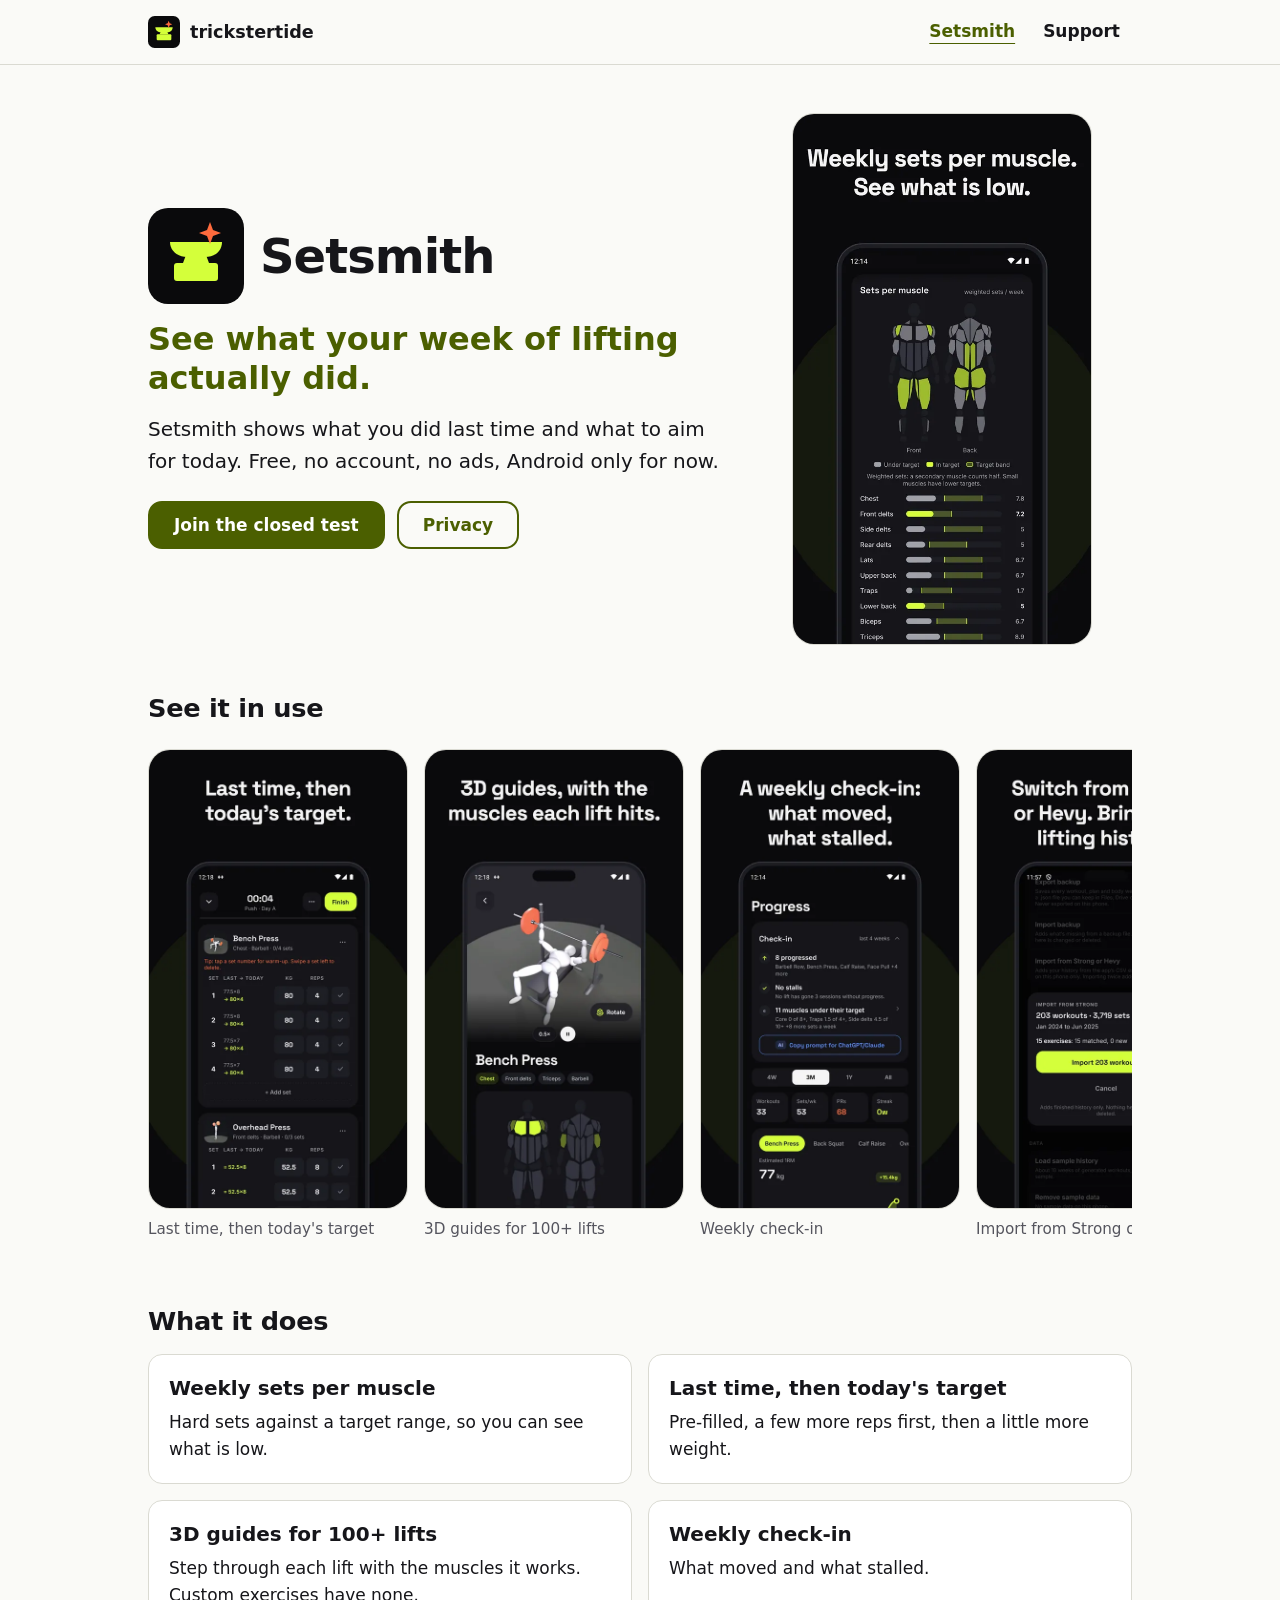
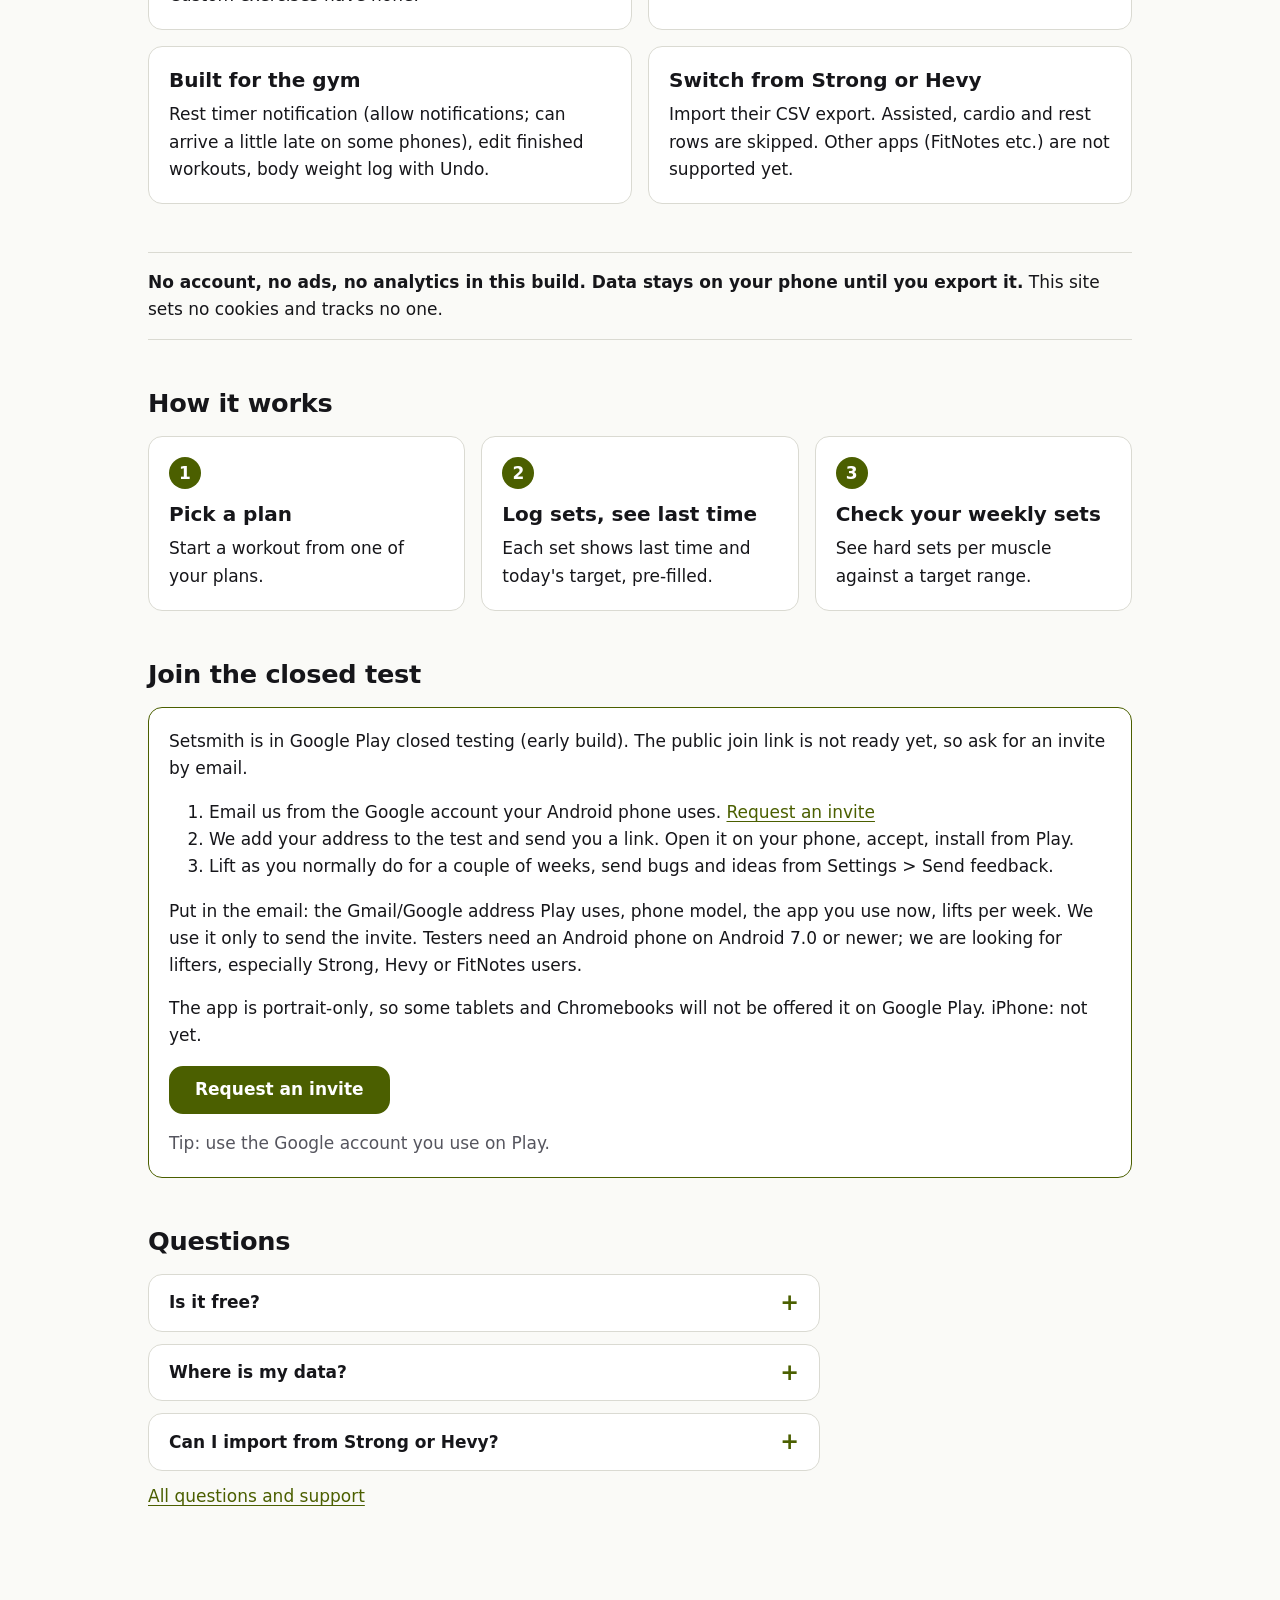
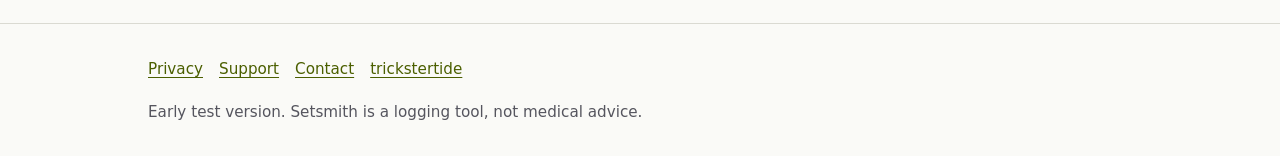
==== setsmith/index.html @ 0a59224b "Setsmith site: landing, support, restyled privacy page, home, 404, sitemap and social card" ====
<!doctype html>
<html lang="en">
<head>
<meta charset="utf-8">
<meta name="viewport" content="width=device-width, initial-scale=1">
<title>Setsmith: Free Gym Log, Weekly Sets per Muscle</title>
<meta name="description" content="Free Android gym log with weekly sets per muscle, pre-filled targets and 3D guides. No account, no ads. Closed test, invite by email.">
<meta name="color-scheme" content="dark light">
<link rel="canonical" href="https://trickstertide.github.io/setsmith/">
<meta property="og:type" content="website">
<meta property="og:site_name" content="trickstertide">
<meta property="og:title" content="Setsmith: free gym log with weekly sets per muscle">
<meta property="og:description" content="See what is low, get today&#x27;s targets pre-filled, no account, data on your phone. Android closed test.">
<meta property="og:url" content="https://trickstertide.github.io/setsmith/">
<meta property="og:image" content="https://trickstertide.github.io/assets/og-image.png">
<meta property="og:image:width" content="1200">
<meta property="og:image:height" content="630">
<meta property="og:image:alt" content="Setsmith: anvil icon and the Progress screen with weekly sets per muscle">
<meta name="twitter:card" content="summary_large_image">
<meta name="twitter:title" content="Setsmith: free gym log with weekly sets per muscle">
<meta name="twitter:description" content="See what is low, get today&#x27;s targets pre-filled, no account, data on your phone. Android closed test.">
<meta name="twitter:image" content="https://trickstertide.github.io/assets/og-image.png">
<link rel="icon" href="/assets/favicon-32.png" sizes="32x32" type="image/png">
<link rel="icon" href="/favicon.ico" sizes="any">
<link rel="apple-touch-icon" href="/assets/apple-touch-icon.png">
<link rel="stylesheet" href="/assets/site.css">
<script type="application/ld+json">{"@context":"https://schema.org","@type":"SoftwareApplication","name":"Setsmith","applicationCategory":"HealthApplication","operatingSystem":"Android","description":"Free Android gym log with weekly sets per muscle, pre-filled targets and 3D guides. No account, no ads.","url":"https://trickstertide.github.io/setsmith/","offers":{"@type":"Offer","price":"0","priceCurrency":"EUR"},"author":{"@type":"Organization","name":"trickstertide","url":"https://trickstertide.github.io/"}}</script>
</head>
<body>
<a class="skip" href="#main">Skip to content</a>
<header class="site"><div class="wrap">
<a class="brand" href="/"><svg viewBox="0 0 96 96" aria-hidden="true" focusable="false" xmlns="http://www.w3.org/2000/svg"><rect width="96" height="96" rx="20" fill="#0A0A0C"/><path d="M22 34h52c0 9-7 15-17 15H39c-9 0-17-6-17-15z" fill="#D4FF3A"/><path d="M38 47h20l3 8H35z" fill="#D4FF3A"/><rect x="26" y="55" width="44" height="18" rx="3" fill="#D4FF3A"/><path d="M62 14l3 8 8 3-8 3-3 8-3-8-8-3 8-3z" fill="#FF6B3D"/></svg><span>trickstertide</span></a>
<nav aria-label="Main"><ul><li><a href="/setsmith/" aria-current="page">Setsmith</a></li><li><a href="/setsmith/support/">Support</a></li></ul></nav>
</div></header>
<main id="main"><div class="wrap">
<section class="hero" aria-labelledby="top">
<div>
<div class="wordmark"><svg viewBox="0 0 96 96" aria-hidden="true" focusable="false" xmlns="http://www.w3.org/2000/svg"><rect width="96" height="96" rx="20" fill="#0A0A0C"/><path d="M22 34h52c0 9-7 15-17 15H39c-9 0-17-6-17-15z" fill="#D4FF3A"/><path d="M38 47h20l3 8H35z" fill="#D4FF3A"/><rect x="26" y="55" width="44" height="18" rx="3" fill="#D4FF3A"/><path d="M62 14l3 8 8 3-8 3-3 8-3-8-8-3 8-3z" fill="#FF6B3D"/></svg><h1 id="top">Setsmith</h1></div>
<p class="tag" style="margin-top:16px">See what your week of lifting actually did.</p>
<p class="lead">Setsmith shows what you did last time and what to aim for today. Free, no account, no ads, Android only for now.</p>
<div class="actions"><a class="btn primary" href="#closed-test">Join the closed test</a><a class="btn secondary" href="/setsmith/privacy/">Privacy</a></div>
</div>
<div class="hero-shot"><img src="/assets/phone-1.webp" width="540" height="960" alt="Progress screen: body map and bars for weekly sets per muscle, showing which are low" decoding="async"></div>
</section>

<h2>See it in use</h2>
<ul class="shots" role="region" aria-label="Setsmith screenshots" tabindex="0">
<li><figure><img class="shot" src="/assets/phone-2.webp" width="540" height="960" alt="Workout screen: Bench Press with last time and today's target pre-filled for each set" loading="lazy" decoding="async"><figcaption>Last time, then today's target</figcaption></figure></li>
<li><figure><img class="shot" src="/assets/phone-3.webp" width="540" height="960" alt="3D exercise guide with the muscles the lift works" loading="lazy" decoding="async"><figcaption>3D guides for 100+ lifts</figcaption></figure></li>
<li><figure><img class="shot" src="/assets/phone-4.webp" width="540" height="960" alt="Weekly check-in: what moved and what stalled" loading="lazy" decoding="async"><figcaption>Weekly check-in</figcaption></figure></li>
<li><figure><img class="shot" src="/assets/phone-5.webp" width="540" height="960" alt="Import screen for a Strong or Hevy CSV export" loading="lazy" decoding="async"><figcaption>Import from Strong or Hevy</figcaption></figure></li>
</ul>

<h2>What it does</h2>
<ul class="grid two">
<li class="card"><h3>Weekly sets per muscle</h3><p>Hard sets against a target range, so you can see what is low.</p></li>
<li class="card"><h3>Last time, then today's target</h3><p>Pre-filled, a few more reps first, then a little more weight.</p></li>
<li class="card"><h3>3D guides for 100+ lifts</h3><p>Step through each lift with the muscles it works. Custom exercises have none.</p></li>
<li class="card"><h3>Weekly check-in</h3><p>What moved and what stalled.</p></li>
<li class="card"><h3>Built for the gym</h3><p>Rest timer notification (allow notifications; can arrive a little late on some phones), edit finished workouts, body weight log with Undo.</p></li>
<li class="card"><h3>Switch from Strong or Hevy</h3><p>Import their CSV export. Assisted, cardio and rest rows are skipped. Other apps (FitNotes etc.) are not supported yet.</p></li>
</ul>
<p class="trust"><strong>No account, no ads, no analytics in this build. Data stays on your phone until you export it.</strong> This site sets no cookies and tracks no one.</p>

<h2>How it works</h2>
<ol class="grid steps">
<li class="card"><h3>Pick a plan</h3><p>Start a workout from one of your plans.</p></li>
<li class="card"><h3>Log sets, see last time</h3><p>Each set shows last time and today's target, pre-filled.</p></li>
<li class="card"><h3>Check your weekly sets</h3><p>See hard sets per muscle against a target range.</p></li>
</ol>

<section id="closed-test" aria-labelledby="ct" style="scroll-margin-top:16px">
<h2 id="ct">Join the closed test</h2>
<div class="card surface-accent">
<p>Setsmith is in Google Play closed testing (early build). The public join link is not ready yet, so ask for an invite by email.</p>
<ol>
<li>Email us from the Google account your Android phone uses. <a href="mailto:trickstertide@gmail.com?subject=Setsmith%20test%20invite&body=Gmail%20address%20for%20Google%20Play%3A%0AAndroid%20phone%20model%3A%0AApp%20I%20use%20now%20%28Strong%2C%20Hevy%2C%20FitNotes%2C%20other%29%3A%0ATimes%20I%20lift%20per%20week%3A%0A">Request an invite</a></li>
<li>We add your address to the test and send you a link. Open it on your phone, accept, install from Play.</li>
<li>Lift as you normally do for a couple of weeks, send bugs and ideas from Settings &gt; Send feedback.</li>
</ol>
<p>Put in the email: the Gmail/Google address Play uses, phone model, the app you use now, lifts per week. We use it only to send the invite. Testers need an Android phone on Android 7.0 or newer; we are looking for lifters, especially Strong, Hevy or FitNotes users.</p>
<p>The app is portrait-only, so some tablets and Chromebooks will not be offered it on Google Play. iPhone: not yet.</p>
<p><a class="btn primary" href="mailto:trickstertide@gmail.com?subject=Setsmith%20test%20invite&body=Gmail%20address%20for%20Google%20Play%3A%0AAndroid%20phone%20model%3A%0AApp%20I%20use%20now%20%28Strong%2C%20Hevy%2C%20FitNotes%2C%20other%29%3A%0ATimes%20I%20lift%20per%20week%3A%0A">Request an invite</a></p>
<p class="muted" style="margin:16px 0 0">Tip: use the Google account you use on Play.</p>
</div></section>

<h2>Questions</h2>
<div class="text">
<details><summary>Is it free?</summary><div><p>Yes, free to use, no ads. No purchases in this build.</p></div></details>
<details><summary>Where is my data?</summary><div><p>On your phone. Nothing is sent to us unless you email feedback. You can export a backup file and keep it wherever you choose. Data stays on your phone until you export it.</p></div></details>
<details><summary>Can I import from Strong or Hevy?</summary><div><p>Yes, from their CSV export (Settings &gt; Import from Strong or Hevy). Assisted, cardio and rest rows are skipped. Other apps (FitNotes etc.) are not supported yet.</p></div></details>
<p><a href="/setsmith/support/">All questions and support</a></p>
</div>
</div></main>
<footer class="site"><div class="wrap">
<ul><li><a href="/setsmith/privacy/">Privacy</a></li><li><a href="/setsmith/support/">Support</a></li><li><a href="mailto:trickstertide@gmail.com">Contact</a></li><li><a href="/">trickstertide</a></li></ul>
<p>Early test version. Setsmith is a logging tool, not medical advice.</p>
</div></footer>
</body>
</html>
---- assets/site.css ----
:root{--ink:#0A0A0C;--surface:#15151A;--text:#F4F4F5;--muted:#A1A1AA;--accent:#D4FF3A;--on-accent:#0A0A0C;--line:#2A2A33;--btn:#D4FF3A;color-scheme:dark light}
@media (prefers-color-scheme:light){:root{--ink:#FAFAF7;--surface:#FFFFFF;--text:#16161A;--muted:#55555E;--accent:#4B5F00;--on-accent:#FFFFFF;--line:#DADAD2;--btn:#4B5F00}}
*{box-sizing:border-box}
html{scroll-behavior:smooth;-webkit-text-size-adjust:100%}
body{margin:0;background:var(--ink);color:var(--text);font:17px/1.6 system-ui,-apple-system,"Segoe UI",Roboto,Helvetica,Arial,sans-serif;display:flex;flex-direction:column;min-height:100vh}
img{display:block;max-width:100%;height:auto}
a{color:var(--accent);text-decoration:underline;text-underline-offset:3px}
:focus-visible{outline:3px solid var(--accent);outline-offset:3px}
.skip{position:absolute;left:20px;top:-80px;background:var(--btn);color:var(--on-accent);padding:12px 16px;border-radius:10px;font-weight:700;z-index:10}
.skip:focus{top:12px}
.wrap{max-width:64rem;margin:0 auto;padding:0 20px}
.text{max-width:42rem}
header.site{border-bottom:1px solid var(--line)}
header.site .wrap{display:flex;align-items:center;justify-content:space-between;flex-wrap:wrap;gap:8px 16px;min-height:64px}
.brand{display:flex;align-items:center;gap:10px;color:var(--text);font-weight:700;font-size:1.1rem;text-decoration:none;min-height:44px}
.brand svg{width:32px;height:32px;flex:none}
nav ul{display:flex;gap:4px;list-style:none;margin:0;padding:0}
nav a{display:inline-flex;align-items:center;min-height:44px;padding:0 12px;color:var(--text);font-weight:600;text-decoration:none;border-radius:10px}
nav a:hover,nav a[aria-current]{color:var(--accent);text-decoration:underline;text-underline-offset:6px}
main{flex:1;padding:48px 0 96px}
h1{font-size:clamp(2.2rem,6vw,3rem);line-height:1.1;letter-spacing:-.02em;margin:0 0 16px}
h2{font-size:1.6rem;line-height:1.25;margin:48px 0 16px;letter-spacing:-.01em}
h3{font-size:1.25rem;line-height:1.3;margin:0 0 8px}
p{margin:0 0 16px}
.muted{color:var(--muted)}
.lead{font-size:1.25rem}
.tag{color:var(--accent);font-size:2rem;line-height:1.2;font-weight:700;margin:0 0 16px}
.btn{display:inline-flex;align-items:center;justify-content:center;min-height:48px;padding:0 24px;border-radius:14px;font-weight:700;text-decoration:none;border:2px solid var(--btn);transition:opacity .12s}
.btn:active{opacity:.85}
.btn.primary{background:var(--btn);color:var(--on-accent)}
.btn.secondary{color:var(--accent);background:transparent}
.actions{display:flex;flex-wrap:wrap;gap:12px;margin-top:24px}
.hero{display:grid;gap:32px;align-items:center}
.hero-shot{width:min(240px,70vw);margin:0 auto}
.wordmark{display:flex;align-items:center;gap:16px}
.wordmark svg{width:96px;height:96px;flex:none}
.wordmark h1{margin:0}
.shot,.hero-shot img{border:1px solid var(--line);border-radius:22px;background:var(--surface)}
.shots{display:flex;gap:16px;list-style:none;margin:0;padding:8px 0 16px;overflow-x:auto;scroll-snap-type:x mandatory}
.shots li{flex:none;width:min(70vw,260px);scroll-snap-align:center}
.shots figure{margin:0}
.shots figcaption{margin-top:8px;color:var(--muted);font-size:.95rem}
.grid{display:grid;gap:16px;list-style:none;margin:0;padding:0}
.card{background:var(--surface);border:1px solid var(--line);border-radius:14px;padding:20px}
.card p:last-child{margin-bottom:0}
.grid.steps{counter-reset:s}
.steps .card::before{counter-increment:s;content:counter(s);display:inline-flex;align-items:center;justify-content:center;width:32px;height:32px;border-radius:50%;background:var(--btn);color:var(--on-accent);font-weight:700;margin-bottom:12px}
.card.surface-accent{border-color:var(--accent)}
details{background:var(--surface);border:1px solid var(--line);border-radius:14px;margin:0 0 12px}
summary{min-height:48px;padding:10px 20px;display:flex;align-items:center;justify-content:space-between;gap:12px;cursor:pointer;font-weight:700;list-style:none}
summary::-webkit-details-marker{display:none}
summary::after{content:"+";font-size:1.4rem;color:var(--accent)}
details[open] summary::after{content:"\2212"}
details>div{padding:0 20px 8px}
pre{background:var(--surface);border:1px solid var(--line);border-radius:14px;padding:16px;overflow-x:auto;font:.95rem/1.5 ui-monospace,SFMono-Regular,Menlo,Consolas,monospace;margin:0 0 16px;white-space:pre-wrap}
.trust{border-top:1px solid var(--line);border-bottom:1px solid var(--line);padding:16px 0;margin-top:48px}
.prose h1{font-size:2rem;line-height:1.2;margin:0 0 4px}
.prose h2{font-size:1.15rem;margin:32px 0 6px;color:var(--accent)}
.prose p,.prose li{margin:6px 0}
.prose ul{padding-left:1.2rem}
.prose .meta{color:var(--muted);margin:0 0 24px}
.prose .summary{background:var(--surface);border:1px solid var(--line);border-radius:14px;padding:16px 18px;margin:20px 0 8px}
.prose .summary p{margin:4px 0}
.prose footer{margin-top:40px;padding-top:16px;border-top:1px solid var(--line);color:var(--muted);font-size:.95rem}
footer.site{border-top:1px solid var(--line);padding:24px 0;color:var(--muted);font-size:.95rem}
footer.site ul{display:flex;flex-wrap:wrap;gap:0 8px;list-style:none;margin:0 0 8px;padding:0}
footer.site a{display:inline-flex;align-items:center;min-height:44px;padding:0 8px 0 0}
footer.site p{margin:0 0 8px}
@media(min-width:640px){.grid.two{grid-template-columns:1fr 1fr}.grid.steps{grid-template-columns:repeat(3,1fr)}}
@media(min-width:900px){.hero{grid-template-columns:1.2fr .8fr}.hero-shot{width:300px}}
@media(prefers-reduced-motion:reduce){html{scroll-behavior:auto}*{transition:none!important}}
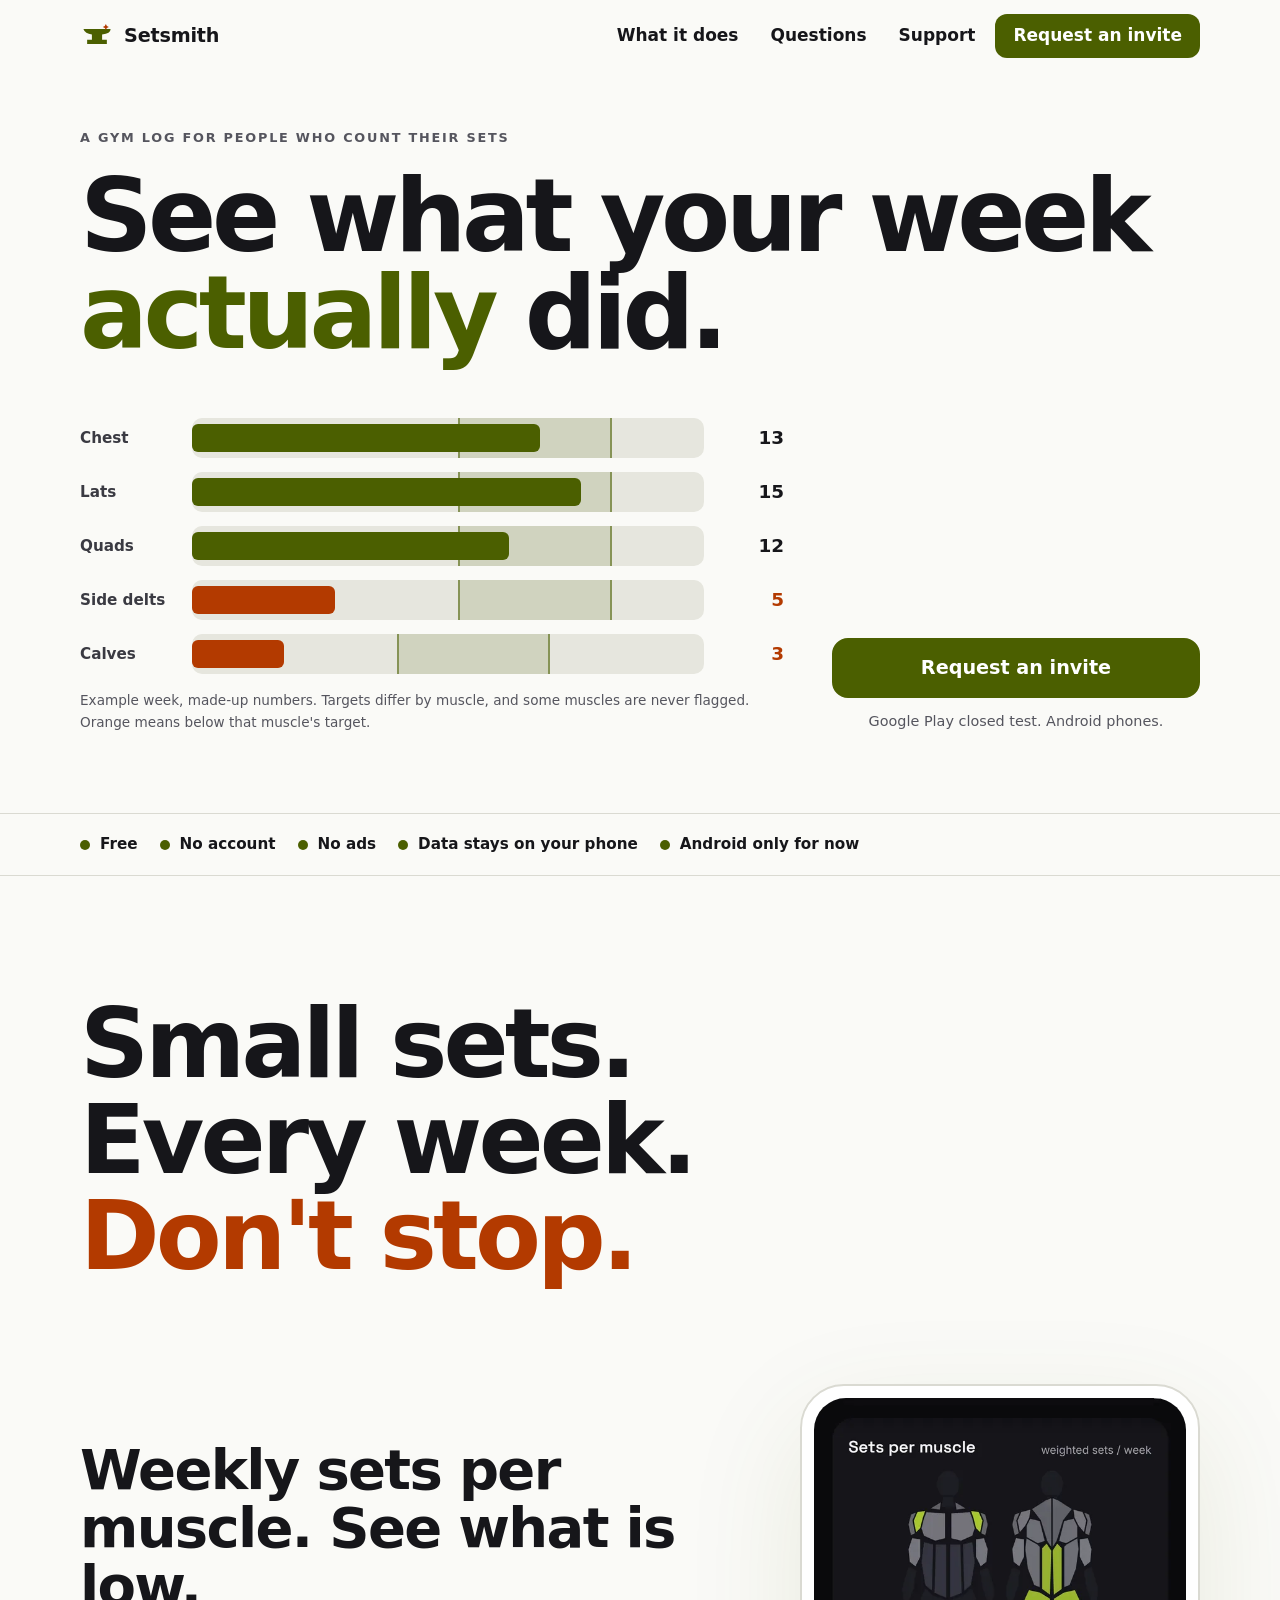
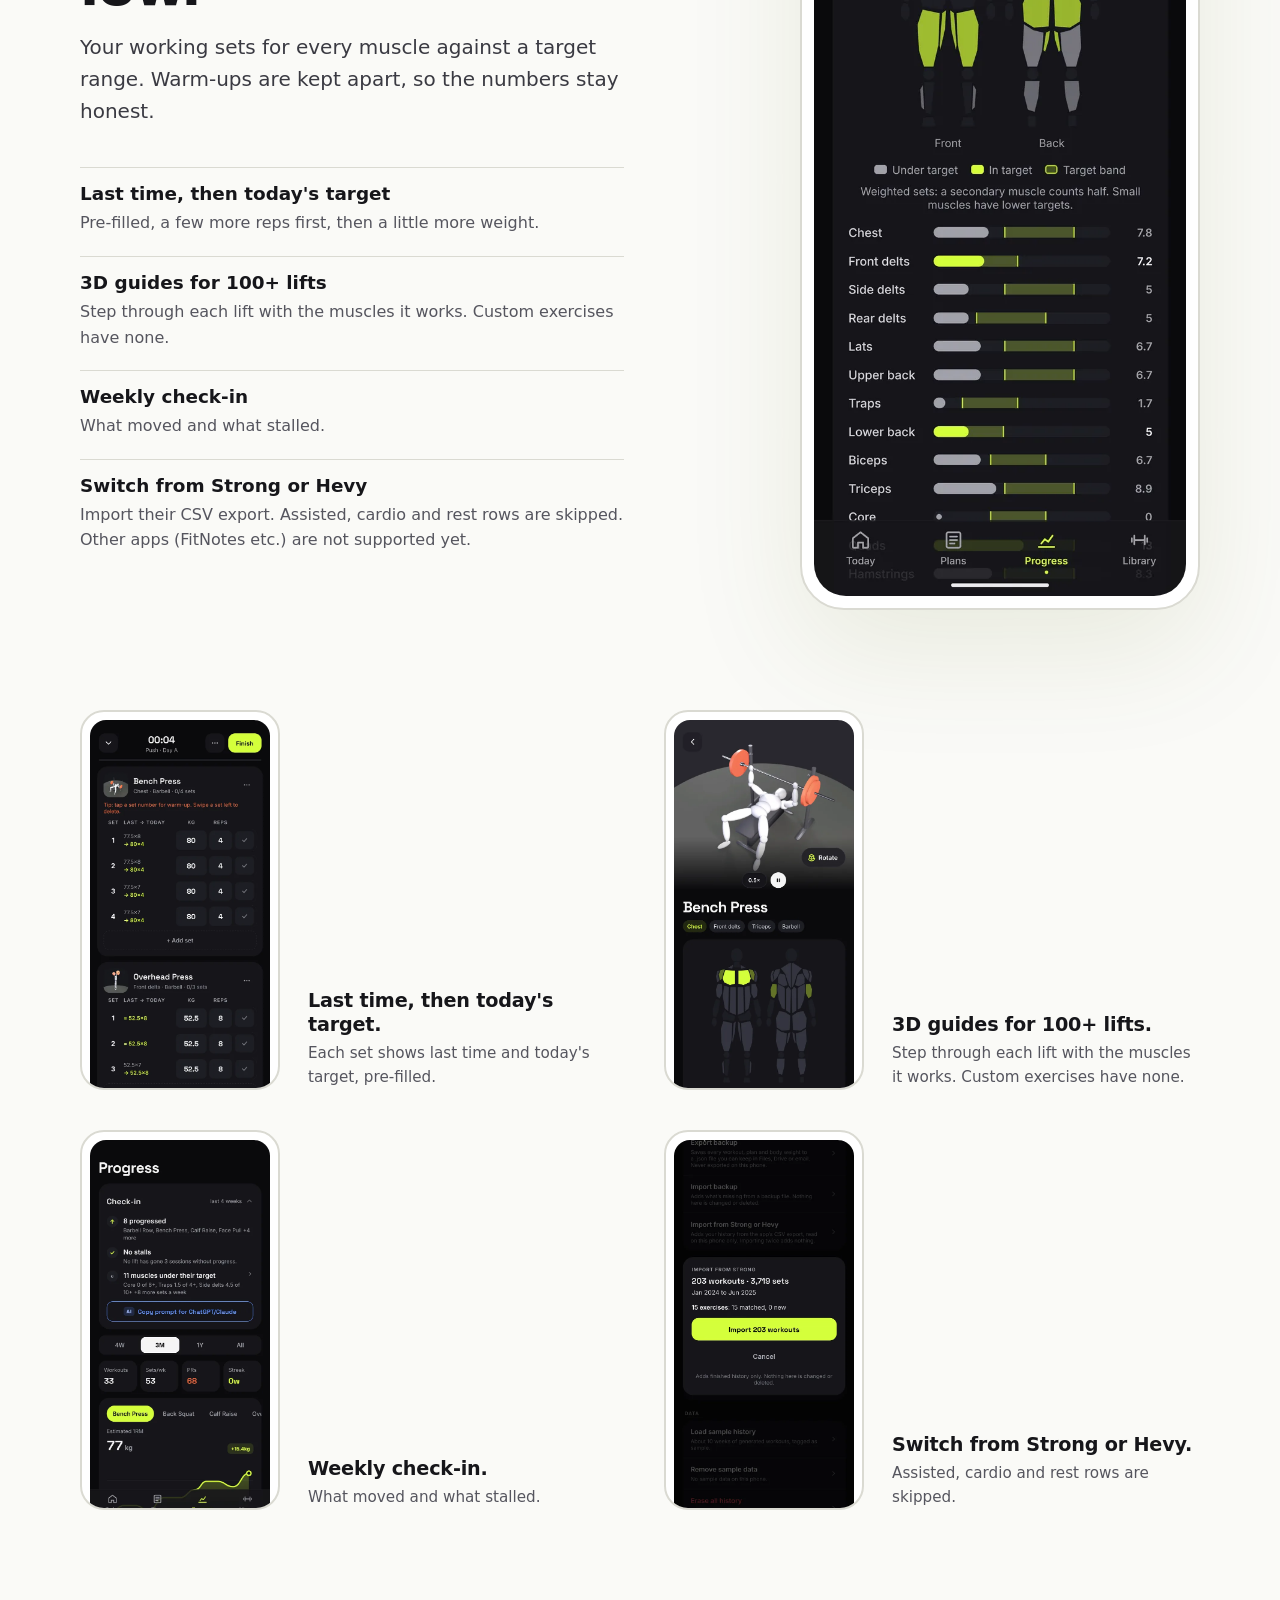
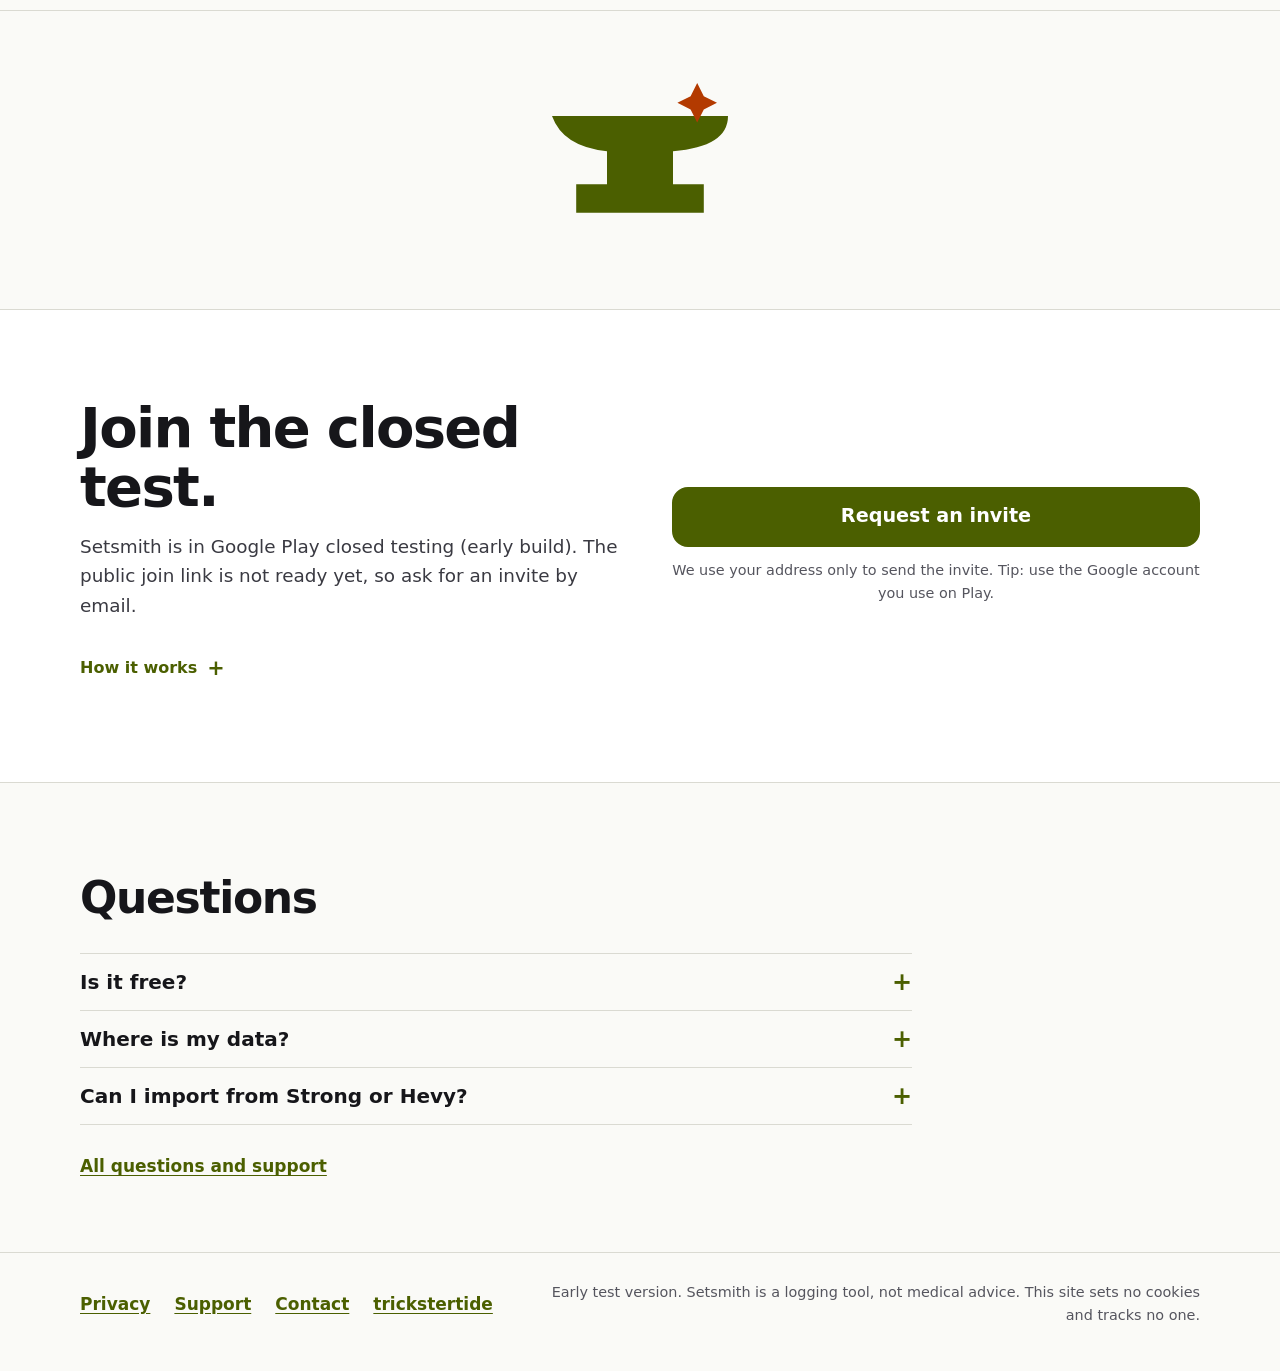
==== commit 84be72e9: "Setsmith site v2: Bars Are Progress redesign, clean app screenshots, shared styles on every page" ====
--- a/setsmith/index.html
+++ b/setsmith/index.html
@@ -29,72 +29,100 @@
 <body>
 <a class="skip" href="#main">Skip to content</a>
 <header class="site"><div class="wrap">
-<a class="brand" href="/"><svg viewBox="0 0 96 96" aria-hidden="true" focusable="false" xmlns="http://www.w3.org/2000/svg"><rect width="96" height="96" rx="20" fill="#0A0A0C"/><path d="M22 34h52c0 9-7 15-17 15H39c-9 0-17-6-17-15z" fill="#D4FF3A"/><path d="M38 47h20l3 8H35z" fill="#D4FF3A"/><rect x="26" y="55" width="44" height="18" rx="3" fill="#D4FF3A"/><path d="M62 14l3 8 8 3-8 3-3 8-3-8-8-3 8-3z" fill="#FF6B3D"/></svg><span>trickstertide</span></a>
-<nav aria-label="Main"><ul><li><a href="/setsmith/" aria-current="page">Setsmith</a></li><li><a href="/setsmith/support/">Support</a></li></ul></nav>
+<a class="brand" href="/setsmith/"><svg class="anvil" viewBox="0 0 200 140" aria-hidden="true" focusable="false" xmlns="http://www.w3.org/2000/svg"><path class="a" d="M20 30 L180 30 Q180 58 130 62 L130 92 L158 92 L158 118 L42 118 L42 92 L70 92 L70 62 Q30 58 20 30 Z"/><path class="s" d="M152 0 L158 12 L170 18 L158 24 L152 36 L146 24 L134 18 L146 12 Z"/></svg><span>Setsmith</span></a>
+<nav aria-label="Main"><ul>
+<li><a class="nav-opt" href="#progress">What it does</a></li>
+<li><a class="nav-opt" href="#faq">Questions</a></li>
+<li><a class="nav-opt" href="/setsmith/support/">Support</a></li>
+<li><a class="nav-cta" href="#join">Request an invite</a></li>
+</ul></nav>
 </div></header>
-<main id="main"><div class="wrap">
-<section class="hero" aria-labelledby="top">
-<div>
-<div class="wordmark"><svg viewBox="0 0 96 96" aria-hidden="true" focusable="false" xmlns="http://www.w3.org/2000/svg"><rect width="96" height="96" rx="20" fill="#0A0A0C"/><path d="M22 34h52c0 9-7 15-17 15H39c-9 0-17-6-17-15z" fill="#D4FF3A"/><path d="M38 47h20l3 8H35z" fill="#D4FF3A"/><rect x="26" y="55" width="44" height="18" rx="3" fill="#D4FF3A"/><path d="M62 14l3 8 8 3-8 3-3 8-3-8-8-3 8-3z" fill="#FF6B3D"/></svg><h1 id="top">Setsmith</h1></div>
-<p class="tag" style="margin-top:16px">See what your week of lifting actually did.</p>
-<p class="lead">Setsmith shows what you did last time and what to aim for today. Free, no account, no ads, Android only for now.</p>
-<div class="actions"><a class="btn primary" href="#closed-test">Join the closed test</a><a class="btn secondary" href="/setsmith/privacy/">Privacy</a></div>
+<main id="main">
+
+<section class="hero wrap" aria-labelledby="top">
+<p class="eyebrow">A gym log for people who count their sets</p>
+<h1 id="top">See what your week <em>actually</em> did.</h1>
+<div class="hero-row">
+<div class="chart">
+<div class="bars" role="img" aria-label="Example chart: weekly working sets per muscle against a target band. Chest, lats and quads are in range; side delts and calves are low. Example only; targets differ by muscle.">
+<div class="bar b1"><span class="lab">Chest</span><div class="track"><div class="band"></div><div class="fill"></div></div><span class="num">13</span></div>
+<div class="bar b2"><span class="lab">Lats</span><div class="track"><div class="band"></div><div class="fill"></div></div><span class="num">15</span></div>
+<div class="bar b3"><span class="lab">Quads</span><div class="track"><div class="band"></div><div class="fill"></div></div><span class="num">12</span></div>
+<div class="bar b4"><span class="lab">Side delts</span><div class="track"><div class="band"></div><div class="fill low"></div></div><span class="num low">5</span></div>
+<div class="bar b5"><span class="lab">Calves</span><div class="track"><div class="band"></div><div class="fill low"></div></div><span class="num low">3</span></div>
 </div>
-<div class="hero-shot"><img src="/assets/phone-1.webp" width="540" height="960" alt="Progress screen: body map and bars for weekly sets per muscle, showing which are low" decoding="async"></div>
+<p class="chart-note">Example week, made-up numbers. Targets differ by muscle, and some muscles are never flagged. Orange means below that muscle's target.</p>
+</div>
+<div class="cta">
+<a class="btn primary big" href="#join">Request an invite</a>
+<p>Google Play closed test. Android phones.</p>
+</div>
+</div>
 </section>
 
-<h2>See it in use</h2>
-<ul class="shots" role="region" aria-label="Setsmith screenshots" tabindex="0">
-<li><figure><img class="shot" src="/assets/phone-2.webp" width="540" height="960" alt="Workout screen: Bench Press with last time and today's target pre-filled for each set" loading="lazy" decoding="async"><figcaption>Last time, then today's target</figcaption></figure></li>
-<li><figure><img class="shot" src="/assets/phone-3.webp" width="540" height="960" alt="3D exercise guide with the muscles the lift works" loading="lazy" decoding="async"><figcaption>3D guides for 100+ lifts</figcaption></figure></li>
-<li><figure><img class="shot" src="/assets/phone-4.webp" width="540" height="960" alt="Weekly check-in: what moved and what stalled" loading="lazy" decoding="async"><figcaption>Weekly check-in</figcaption></figure></li>
-<li><figure><img class="shot" src="/assets/phone-5.webp" width="540" height="960" alt="Import screen for a Strong or Hevy CSV export" loading="lazy" decoding="async"><figcaption>Import from Strong or Hevy</figcaption></figure></li>
-</ul>
+<section class="strip" aria-label="Basics"><ul class="wrap">
+<li>Free</li><li>No account</li><li>No ads</li><li>Data stays on your phone</li><li>Android only for now</li>
+</ul></section>
 
-<h2>What it does</h2>
-<ul class="grid two">
-<li class="card"><h3>Weekly sets per muscle</h3><p>Hard sets against a target range, so you can see what is low.</p></li>
-<li class="card"><h3>Last time, then today's target</h3><p>Pre-filled, a few more reps first, then a little more weight.</p></li>
-<li class="card"><h3>3D guides for 100+ lifts</h3><p>Step through each lift with the muscles it works. Custom exercises have none.</p></li>
-<li class="card"><h3>Weekly check-in</h3><p>What moved and what stalled.</p></li>
-<li class="card"><h3>Built for the gym</h3><p>Rest timer notification (allow notifications; can arrive a little late on some phones), edit finished workouts, body weight log with Undo.</p></li>
-<li class="card"><h3>Switch from Strong or Hevy</h3><p>Import their CSV export. Assisted, cardio and rest rows are skipped. Other apps (FitNotes etc.) are not supported yet.</p></li>
-</ul>
-<p class="trust"><strong>No account, no ads, no analytics in this build. Data stays on your phone until you export it.</strong> This site sets no cookies and tracks no one.</p>
+<section class="manifesto wrap"><p>Small sets.<br>Every week.<br><span>Don't stop.</span></p></section>
 
-<h2>How it works</h2>
-<ol class="grid steps">
-<li class="card"><h3>Pick a plan</h3><p>Start a workout from one of your plans.</p></li>
-<li class="card"><h3>Log sets, see last time</h3><p>Each set shows last time and today's target, pre-filled.</p></li>
-<li class="card"><h3>Check your weekly sets</h3><p>See hard sets per muscle against a target range.</p></li>
-</ol>
+<section id="progress" class="progress wrap" aria-labelledby="progress-h">
+<div class="head">
+<h2 id="progress-h">Weekly sets per muscle. See what is low.</h2>
+<p>Your working sets for every muscle against a target range. Warm-ups are kept apart, so the numbers stay honest.</p>
+</div>
+<div class="phone"><img src="/assets/app-progress.webp" width="600" height="1287" alt="Setsmith Progress screen: weekly sets per muscle on a body map and as bars against target bands" decoding="async"></div>
+<div class="list"><dl class="points">
+<div><dt>Last time, then today's target</dt><dd>Pre-filled, a few more reps first, then a little more weight.</dd></div>
+<div><dt>3D guides for 100+ lifts</dt><dd>Step through each lift with the muscles it works. Custom exercises have none.</dd></div>
+<div><dt>Weekly check-in</dt><dd>What moved and what stalled.</dd></div>
+<div><dt>Switch from Strong or Hevy</dt><dd>Import their CSV export. Assisted, cardio and rest rows are skipped. Other apps (FitNotes etc.) are not supported yet.</dd></div>
+</dl></div>
+</section>
 
-<section id="closed-test" aria-labelledby="ct" style="scroll-margin-top:16px">
-<h2 id="ct">Join the closed test</h2>
-<div class="card surface-accent">
+<section class="shots wrap" aria-label="More screens"><ul>
+<li><figure><div class="crop"><img src="/assets/app-workout.webp" width="600" height="1287" alt="Workout screen: Bench Press with last time and today's target pre-filled for each set" loading="lazy" decoding="async"></div><figcaption><strong>Last time, then today's target.</strong><span>Each set shows last time and today's target, pre-filled.</span></figcaption></figure></li>
+<li><figure><div class="crop"><img src="/assets/app-exercise.webp" width="600" height="1287" alt="3D exercise guide with the muscles the lift works" loading="lazy" decoding="async"></div><figcaption><strong>3D guides for 100+ lifts.</strong><span>Step through each lift with the muscles it works. Custom exercises have none.</span></figcaption></figure></li>
+<li><figure><div class="crop"><img src="/assets/app-checkin.webp" width="600" height="1287" alt="Weekly check-in: what moved and what stalled" loading="lazy" decoding="async"></div><figcaption><strong>Weekly check-in.</strong><span>What moved and what stalled.</span></figcaption></figure></li>
+<li><figure><div class="crop"><img src="/assets/app-import.webp" width="600" height="1287" alt="Import screen for a Strong or Hevy CSV export" loading="lazy" decoding="async"></div><figcaption><strong>Switch from Strong or Hevy.</strong><span>Assisted, cardio and rest rows are skipped.</span></figcaption></figure></li>
+</ul></section>
+
+<div class="flourish" aria-hidden="true"><svg class="anvil" viewBox="0 0 200 140" aria-hidden="true" focusable="false" xmlns="http://www.w3.org/2000/svg"><path class="a" d="M20 30 L180 30 Q180 58 130 62 L130 92 L158 92 L158 118 L42 118 L42 92 L70 92 L70 62 Q30 58 20 30 Z"/><path class="s" d="M152 0 L158 12 L170 18 L158 24 L152 36 L146 24 L134 18 L146 12 Z"/></svg></div>
+
+<section id="join" class="join" aria-labelledby="join-h"><div id="closed-test"></div><div class="wrap">
+<div class="copy">
+<h2 id="join-h">Join the closed test.</h2>
 <p>Setsmith is in Google Play closed testing (early build). The public join link is not ready yet, so ask for an invite by email.</p>
+<details class="how"><summary>How it works</summary><div>
 <ol>
-<li>Email us from the Google account your Android phone uses. <a href="mailto:trickstertide@gmail.com?subject=Setsmith%20test%20invite&body=Gmail%20address%20for%20Google%20Play%3A%0AAndroid%20phone%20model%3A%0AApp%20I%20use%20now%20%28Strong%2C%20Hevy%2C%20FitNotes%2C%20other%29%3A%0ATimes%20I%20lift%20per%20week%3A%0A">Request an invite</a></li>
+<li>Email us from the Google account your Android phone uses.</li>
 <li>We add your address to the test and send you a link. Open it on your phone, accept, install from Play.</li>
 <li>Lift as you normally do for a couple of weeks, send bugs and ideas from Settings &gt; Send feedback.</li>
 </ol>
-<p>Put in the email: the Gmail/Google address Play uses, phone model, the app you use now, lifts per week. We use it only to send the invite. Testers need an Android phone on Android 7.0 or newer; we are looking for lifters, especially Strong, Hevy or FitNotes users.</p>
-<p>The app is portrait-only, so some tablets and Chromebooks will not be offered it on Google Play. iPhone: not yet.</p>
-<p><a class="btn primary" href="mailto:trickstertide@gmail.com?subject=Setsmith%20test%20invite&body=Gmail%20address%20for%20Google%20Play%3A%0AAndroid%20phone%20model%3A%0AApp%20I%20use%20now%20%28Strong%2C%20Hevy%2C%20FitNotes%2C%20other%29%3A%0ATimes%20I%20lift%20per%20week%3A%0A">Request an invite</a></p>
-<p class="muted" style="margin:16px 0 0">Tip: use the Google account you use on Play.</p>
+<p class="fine">Put in the email: the Gmail/Google address Play uses, phone model, the app you use now, lifts per week. We use it only to send the invite. Testers need an Android phone on Android 7.0 or newer; we are looking for lifters, especially Strong, Hevy or FitNotes users.</p>
+<p class="fine">The app is portrait-only, so some tablets and Chromebooks will not be offered it on Google Play. iPhone: not yet.</p>
+</div></details>
+</div>
+<div class="act">
+<a class="btn primary big" href="mailto:trickstertide@gmail.com?subject=Setsmith%20test%20invite&amp;body=Gmail%20address%20for%20Google%20Play%3A%0AAndroid%20phone%20model%3A%0AApp%20I%20use%20now%20%28Strong%2C%20Hevy%2C%20FitNotes%2C%20other%29%3A%0ATimes%20I%20lift%20per%20week%3A%0A">Request an invite</a>
+<p>We use your address only to send the invite. Tip: use the Google account you use on Play.</p>
+</div>
 </div></section>
 
-<h2>Questions</h2>
-<div class="text">
+<section id="faq" class="faq wrap" aria-labelledby="faq-h">
+<h2 id="faq-h">Questions</h2>
+<div class="faq-list">
 <details><summary>Is it free?</summary><div><p>Yes, free to use, no ads. No purchases in this build.</p></div></details>
 <details><summary>Where is my data?</summary><div><p>On your phone. Nothing is sent to us unless you email feedback. You can export a backup file and keep it wherever you choose. Data stays on your phone until you export it.</p></div></details>
 <details><summary>Can I import from Strong or Hevy?</summary><div><p>Yes, from their CSV export (Settings &gt; Import from Strong or Hevy). Assisted, cardio and rest rows are skipped. Other apps (FitNotes etc.) are not supported yet.</p></div></details>
-<p><a href="/setsmith/support/">All questions and support</a></p>
 </div>
-</div></main>
+<p class="more"><a href="/setsmith/support/">All questions and support</a></p>
+</section>
+
+</main>
 <footer class="site"><div class="wrap">
 <ul><li><a href="/setsmith/privacy/">Privacy</a></li><li><a href="/setsmith/support/">Support</a></li><li><a href="mailto:trickstertide@gmail.com">Contact</a></li><li><a href="/">trickstertide</a></li></ul>
-<p>Early test version. Setsmith is a logging tool, not medical advice.</p>
+<p>Early test version. Setsmith is a logging tool, not medical advice. This site sets no cookies and tracks no one.</p>
 </div></footer>
 </body>
 </html>
--- a/assets/site.css
+++ b/assets/site.css
@@ -1,71 +1,179 @@
-:root{--ink:#0A0A0C;--surface:#15151A;--text:#F4F4F5;--muted:#A1A1AA;--accent:#D4FF3A;--on-accent:#0A0A0C;--line:#2A2A33;--btn:#D4FF3A;color-scheme:dark light}
-@media (prefers-color-scheme:light){:root{--ink:#FAFAF7;--surface:#FFFFFF;--text:#16161A;--muted:#55555E;--accent:#4B5F00;--on-accent:#FFFFFF;--line:#DADAD2;--btn:#4B5F00}}
+/* trickstertide / Setsmith: shared styles. Dark by default, light via prefers-color-scheme. No JS, no external resources. */
+:root{--ink:#0A0A0C;--surface:#15151A;--text:#F4F4F5;--soft:#D4D4D8;--muted:#A1A1AA;--accent:#D4FF3A;--btn:#D4FF3A;--on-accent:#0A0A0C;--line:#2A2A33;--track:#1E1E25;--low:#FF6B3D;--band:rgba(212,255,58,.16);--bandline:rgba(212,255,58,.5);--glow:rgba(212,255,58,.08);--pad:clamp(20px,4vw,40px);color-scheme:dark light}
+@media (prefers-color-scheme:light){:root{--ink:#FAFAF7;--surface:#FFFFFF;--text:#16161A;--soft:#3A3A42;--muted:#55555E;--accent:#4B5F00;--btn:#4B5F00;--on-accent:#FFFFFF;--line:#DADAD2;--track:#E6E6DE;--low:#B33A00;--band:rgba(75,95,0,.14);--bandline:rgba(75,95,0,.55);--glow:rgba(75,95,0,.10)}}
 *{box-sizing:border-box}
 html{scroll-behavior:smooth;-webkit-text-size-adjust:100%}
-body{margin:0;background:var(--ink);color:var(--text);font:17px/1.6 system-ui,-apple-system,"Segoe UI",Roboto,Helvetica,Arial,sans-serif;display:flex;flex-direction:column;min-height:100vh}
+body{margin:0;background:var(--ink);color:var(--text);font:17px/1.6 system-ui,-apple-system,"Segoe UI",Roboto,Helvetica,Arial,sans-serif;display:flex;flex-direction:column;min-height:100vh;overflow-wrap:break-word}
 img{display:block;max-width:100%;height:auto}
 a{color:var(--accent);text-decoration:underline;text-underline-offset:3px}
+a:hover{color:var(--text)}
 :focus-visible{outline:3px solid var(--accent);outline-offset:3px}
 .skip{position:absolute;left:20px;top:-80px;background:var(--btn);color:var(--on-accent);padding:12px 16px;border-radius:10px;font-weight:700;z-index:10}
 .skip:focus{top:12px}
-.wrap{max-width:64rem;margin:0 auto;padding:0 20px}
-.text{max-width:42rem}
-header.site{border-bottom:1px solid var(--line)}
-header.site .wrap{display:flex;align-items:center;justify-content:space-between;flex-wrap:wrap;gap:8px 16px;min-height:64px}
-.brand{display:flex;align-items:center;gap:10px;color:var(--text);font-weight:700;font-size:1.1rem;text-decoration:none;min-height:44px}
-.brand svg{width:32px;height:32px;flex:none}
-nav ul{display:flex;gap:4px;list-style:none;margin:0;padding:0}
+.wrap{max-width:75rem;margin:0 auto;padding:0 var(--pad);width:100%}
+.wrap.text>*{max-width:42rem}
+.muted{color:var(--muted)}
+p{margin:0 0 16px}
+
+/* anvil mark */
+.anvil .a{fill:var(--accent)}
+.anvil .s{fill:var(--low)}
+
+/* header */
+header.site .wrap{display:flex;align-items:center;justify-content:space-between;flex-wrap:wrap;gap:4px 16px;min-height:72px}
+.brand{display:flex;align-items:center;gap:10px;color:var(--text);font-weight:800;font-size:1.2rem;letter-spacing:-.01em;text-decoration:none;min-height:44px}
+.brand:hover{color:var(--text)}
+.brand svg{width:34px;height:auto;flex:none}
+nav ul{display:flex;align-items:center;gap:4px 8px;list-style:none;margin:0;padding:0;flex-wrap:wrap}
 nav a{display:inline-flex;align-items:center;min-height:44px;padding:0 12px;color:var(--text);font-weight:600;text-decoration:none;border-radius:10px}
 nav a:hover,nav a[aria-current]{color:var(--accent);text-decoration:underline;text-underline-offset:6px}
-main{flex:1;padding:48px 0 96px}
-h1{font-size:clamp(2.2rem,6vw,3rem);line-height:1.1;letter-spacing:-.02em;margin:0 0 16px}
-h2{font-size:1.6rem;line-height:1.25;margin:48px 0 16px;letter-spacing:-.01em}
-h3{font-size:1.25rem;line-height:1.3;margin:0 0 8px}
-p{margin:0 0 16px}
-.muted{color:var(--muted)}
-.lead{font-size:1.25rem}
-.tag{color:var(--accent);font-size:2rem;line-height:1.2;font-weight:700;margin:0 0 16px}
-.btn{display:inline-flex;align-items:center;justify-content:center;min-height:48px;padding:0 24px;border-radius:14px;font-weight:700;text-decoration:none;border:2px solid var(--btn);transition:opacity .12s}
+nav a.nav-cta{background:var(--btn);color:var(--on-accent);font-weight:800;border-radius:12px;padding:0 18px;text-decoration:none}
+nav a.nav-cta:hover{color:var(--on-accent);opacity:.9}
+
+/* buttons */
+.btn{display:inline-flex;align-items:center;justify-content:center;min-height:48px;padding:0 24px;border-radius:14px;font-weight:800;text-decoration:none;border:2px solid var(--btn);transition:opacity .12s;text-align:center}
 .btn:active{opacity:.85}
 .btn.primary{background:var(--btn);color:var(--on-accent)}
-.btn.secondary{color:var(--accent);background:transparent}
-.actions{display:flex;flex-wrap:wrap;gap:12px;margin-top:24px}
-.hero{display:grid;gap:32px;align-items:center}
-.hero-shot{width:min(240px,70vw);margin:0 auto}
-.wordmark{display:flex;align-items:center;gap:16px}
-.wordmark svg{width:96px;height:96px;flex:none}
-.wordmark h1{margin:0}
-.shot,.hero-shot img{border:1px solid var(--line);border-radius:22px;background:var(--surface)}
-.shots{display:flex;gap:16px;list-style:none;margin:0;padding:8px 0 16px;overflow-x:auto;scroll-snap-type:x mandatory}
-.shots li{flex:none;width:min(70vw,260px);scroll-snap-align:center}
-.shots figure{margin:0}
-.shots figcaption{margin-top:8px;color:var(--muted);font-size:.95rem}
-.grid{display:grid;gap:16px;list-style:none;margin:0;padding:0}
-.card{background:var(--surface);border:1px solid var(--line);border-radius:14px;padding:20px}
+.btn.primary:hover{color:var(--on-accent);opacity:.92}
+.btn.big{display:flex;min-height:60px;font-size:1.2rem;border-radius:16px;padding:12px 24px}
+
+/* generic text pages (home, support, privacy, 404) */
+main{flex:1}
+main.page{padding:clamp(40px,7vw,72px) 0 96px}
+main.page h1{font-size:clamp(2.4rem,calc(1.2rem + 6vw),4rem);line-height:1;font-weight:800;letter-spacing:-.04em;margin:0 0 20px}
+h2{font-size:1.5rem;line-height:1.2;font-weight:800;letter-spacing:-.02em;margin:48px 0 16px}
+h3{font-size:1.25rem;line-height:1.3;font-weight:800;margin:0 0 8px}
+.lead{font-size:1.25rem;color:var(--soft)}
+.card{background:var(--surface);border:1px solid var(--line);border-radius:20px;padding:24px}
 .card p:last-child{margin-bottom:0}
-.grid.steps{counter-reset:s}
-.steps .card::before{counter-increment:s;content:counter(s);display:inline-flex;align-items:center;justify-content:center;width:32px;height:32px;border-radius:50%;background:var(--btn);color:var(--on-accent);font-weight:700;margin-bottom:12px}
-.card.surface-accent{border-color:var(--accent)}
-details{background:var(--surface);border:1px solid var(--line);border-radius:14px;margin:0 0 12px}
-summary{min-height:48px;padding:10px 20px;display:flex;align-items:center;justify-content:space-between;gap:12px;cursor:pointer;font-weight:700;list-style:none}
+.card h2:first-child{margin-top:0}
+pre{background:var(--surface);border:1px solid var(--line);border-radius:14px;padding:16px;overflow-x:auto;font:.95rem/1.5 ui-monospace,SFMono-Regular,Menlo,Consolas,monospace;margin:0 0 16px;white-space:pre-wrap}
+details{border-bottom:1px solid var(--line)}
+.faq-list{border-top:1px solid var(--line)}
+summary{min-height:56px;padding:12px 0;display:flex;align-items:center;justify-content:space-between;gap:16px;cursor:pointer;font-weight:800;font-size:1.15rem;list-style:none}
 summary::-webkit-details-marker{display:none}
-summary::after{content:"+";font-size:1.4rem;color:var(--accent)}
+summary::after{content:"+";font-size:1.5rem;line-height:1;color:var(--accent);flex:none}
 details[open] summary::after{content:"\2212"}
-details>div{padding:0 20px 8px}
-pre{background:var(--surface);border:1px solid var(--line);border-radius:14px;padding:16px;overflow-x:auto;font:.95rem/1.5 ui-monospace,SFMono-Regular,Menlo,Consolas,monospace;margin:0 0 16px;white-space:pre-wrap}
-.trust{border-top:1px solid var(--line);border-bottom:1px solid var(--line);padding:16px 0;margin-top:48px}
-.prose h1{font-size:2rem;line-height:1.2;margin:0 0 4px}
-.prose h2{font-size:1.15rem;margin:32px 0 6px;color:var(--accent)}
+details>div{padding:0 0 12px;color:var(--soft)}
+details>div p{margin:0 0 12px}
+
+/* privacy prose */
+.prose h1,main.page .prose h1{font-size:2.2rem;line-height:1.1;letter-spacing:-.03em;margin:0 0 4px}
+.prose h2{font-size:1.15rem;margin:32px 0 6px;color:var(--accent);letter-spacing:0}
 .prose p,.prose li{margin:6px 0}
 .prose ul{padding-left:1.2rem}
 .prose .meta{color:var(--muted);margin:0 0 24px}
-.prose .summary{background:var(--surface);border:1px solid var(--line);border-radius:14px;padding:16px 18px;margin:20px 0 8px}
+.prose .summary{background:var(--surface);border:1px solid var(--line);border-radius:20px;padding:16px 20px;margin:20px 0 8px}
 .prose .summary p{margin:4px 0}
 .prose footer{margin-top:40px;padding-top:16px;border-top:1px solid var(--line);color:var(--muted);font-size:.95rem}
-footer.site{border-top:1px solid var(--line);padding:24px 0;color:var(--muted);font-size:.95rem}
-footer.site ul{display:flex;flex-wrap:wrap;gap:0 8px;list-style:none;margin:0 0 8px;padding:0}
-footer.site a{display:inline-flex;align-items:center;min-height:44px;padding:0 8px 0 0}
-footer.site p{margin:0 0 8px}
-@media(min-width:640px){.grid.two{grid-template-columns:1fr 1fr}.grid.steps{grid-template-columns:repeat(3,1fr)}}
-@media(min-width:900px){.hero{grid-template-columns:1.2fr .8fr}.hero-shot{width:300px}}
-@media(prefers-reduced-motion:reduce){html{scroll-behavior:auto}*{transition:none!important}}
+
+/* footer */
+footer.site{border-top:1px solid var(--line);margin-top:auto}
+footer.site .wrap{display:flex;flex-wrap:wrap;gap:8px 36px;align-items:center;padding-top:28px;padding-bottom:44px}
+footer.site ul{display:flex;flex-wrap:wrap;gap:0 24px;list-style:none;margin:0;padding:0}
+footer.site a{display:inline-flex;align-items:center;min-height:44px;font-weight:700}
+footer.site p{margin:0;flex:1 1 18rem;color:var(--muted);font-size:.9rem;text-align:right}
+
+/* ---------- landing page ---------- */
+.eyebrow{margin:0 0 20px;font-size:.8rem;font-weight:700;letter-spacing:.14em;text-transform:uppercase;color:var(--muted)}
+.hero{padding-top:clamp(28px,5vw,56px);padding-bottom:24px}
+.hero h1{margin:0;font-size:clamp(2.6rem,calc(1.5rem + 6vw),7rem);line-height:.96;font-weight:800;letter-spacing:-.045em}
+.hero h1 em{font-style:normal;color:var(--accent)}
+.hero-row{margin-top:clamp(28px,5vw,56px);display:flex;flex-wrap:wrap;gap:32px 48px;align-items:flex-end;justify-content:space-between}
+.chart{flex:1 1 40rem;min-width:0}
+.bars{display:flex;flex-direction:column;gap:16px}
+.bar{display:grid;grid-template-columns:1fr auto;grid-template-areas:"lab num" "track track";gap:6px 0;align-items:center}
+.bar .lab{grid-area:lab;font-size:.9rem;font-weight:700;color:var(--soft)}
+.bar .num{grid-area:num;font-weight:800;font-size:1rem;text-align:right}
+.bar .num.low{color:var(--low)}
+.track{grid-area:track;position:relative;height:32px;border-radius:8px;background:var(--track);overflow:hidden;transition:transform .15s}
+.bar:hover .track{transform:translateY(-2px)}
+.band{position:absolute;top:0;bottom:0;left:52%;width:30%;background:var(--band);border-left:2px solid var(--bandline);border-right:2px solid var(--bandline)}
+.fill{position:absolute;left:0;top:5px;bottom:5px;width:var(--v);border-radius:5px;background:var(--accent);transform-origin:left center;animation:grow 1.1s cubic-bezier(.2,.8,.2,1) both;animation-delay:var(--d,0s)}
+.fill.low{background:var(--low)}
+.b1{--v:68%}.b2{--v:76%;--d:.1s}.b3{--v:62%;--d:.2s}.b4{--v:28%;--d:.3s}.b5{--v:18%;--d:.4s}
+.b5 .band{left:40%}
+@keyframes grow{from{transform:scaleX(0)}to{transform:scaleX(1)}}
+.chart-note{margin:16px 0 0;font-size:.85rem;color:var(--muted)}
+.cta{flex:0 1 19rem;display:flex;flex-direction:column;gap:12px;min-width:min(100%,14rem);flex-grow:1;max-width:100%}
+.cta p{margin:0;font-size:.9rem;color:var(--muted);text-align:center}
+
+.strip{border-top:1px solid var(--line);border-bottom:1px solid var(--line);margin-top:clamp(36px,5vw,56px)}
+.strip ul{list-style:none;margin:0 auto;display:flex;flex-wrap:wrap;gap:8px 22px;font-weight:700;font-size:.95rem;padding-top:18px;padding-bottom:18px}
+.strip li{display:flex;align-items:center;gap:10px}
+.strip li::before{content:"";width:10px;height:10px;border-radius:50%;background:var(--accent);flex:none}
+
+.manifesto{padding-top:clamp(64px,10vw,120px);padding-bottom:clamp(56px,8vw,100px)}
+.manifesto p{margin:0;font-size:clamp(2.6rem,calc(1.5rem + 6vw),6rem);line-height:1;font-weight:800;letter-spacing:-.04em}
+.manifesto span{color:var(--low)}
+
+.progress{display:grid;gap:0 64px;grid-template-columns:minmax(0,1fr);grid-template-areas:"head" "phone" "list";padding-top:0;padding-bottom:clamp(56px,8vw,100px);align-items:center}
+.progress .head{grid-area:head}
+.progress .list{grid-area:list}
+.progress h2,.join h2{margin:0 0 16px;font-size:clamp(2rem,calc(1.2rem + 3.4vw),3.5rem);line-height:1.04;font-weight:800;letter-spacing:-.03em}
+.progress .head p{margin:0 0 28px;font-size:1.1rem;color:var(--soft);max-width:34rem}
+.phone{grid-area:phone;width:min(100%,280px);margin:0 auto 36px;border:2px solid var(--line);border-radius:36px;padding:10px;background:var(--surface);box-shadow:0 40px 120px var(--glow)}
+.phone img{width:100%;border-radius:26px}
+dl.points{margin:0;display:flex;flex-direction:column;gap:20px;max-width:34rem}
+dl.points>div{border-top:1px solid var(--line);padding-top:14px}
+dt{font-size:1.15rem;font-weight:800;line-height:1.3}
+dd{margin:4px 0 0;color:var(--muted);font-size:1rem}
+
+.shots{padding-bottom:clamp(56px,8vw,100px)}
+.shots ul{list-style:none;margin:0;padding:0;display:grid;grid-template-columns:repeat(auto-fit,minmax(min(100%,26rem),1fr));gap:40px 48px}
+.shots figure{margin:0;display:flex;gap:clamp(16px,3vw,28px);align-items:flex-end}
+.crop{flex:0 0 clamp(112px,34vw,200px);aspect-ratio:200/380;overflow:hidden;border:2px solid var(--line);border-radius:24px;background:var(--surface);padding:8px 8px 0}
+.crop img{width:100%;border-radius:16px 16px 0 0}
+.shots figcaption{min-width:0}
+.shots figcaption strong{display:block;font-size:1.2rem;line-height:1.25;letter-spacing:-.01em;margin-bottom:4px}
+.shots figcaption span{color:var(--muted);font-size:.95rem;display:block}
+
+.flourish{border-top:1px solid var(--line);padding:clamp(40px,6vw,72px) var(--pad);display:flex;justify-content:center}
+.flourish svg{width:clamp(120px,22vw,220px);height:auto}
+
+.join{background:var(--surface);border-top:1px solid var(--line);border-bottom:1px solid var(--line)}
+.join .wrap{padding-top:clamp(44px,7vw,96px);padding-bottom:clamp(44px,7vw,96px);display:flex;flex-wrap:wrap;gap:32px 48px;align-items:center;justify-content:space-between}
+.join .copy{flex:1 1 22rem;min-width:0}
+.join .copy>p{font-size:1.15rem;color:var(--soft);max-width:36rem;margin:0 0 24px}
+.join .act{flex:0 1 21rem;flex-grow:1;display:flex;flex-direction:column;gap:12px;min-width:min(100%,14rem)}
+.join .act p{margin:0;font-size:.9rem;color:var(--muted);text-align:center}
+.how{max-width:38rem;border-bottom:0}
+.how summary{min-height:48px;padding:0;justify-content:flex-start;gap:10px;color:var(--accent);font-size:1rem}
+.how summary::after{font-size:1.3rem}
+.how>div{padding:8px 0 0;color:var(--soft)}
+.how ol{margin:0 0 16px;padding:0;list-style:none;counter-reset:s;display:flex;flex-direction:column;gap:12px}
+.how li{counter-increment:s;padding-left:2.4rem;position:relative}
+.how li::before{content:"0" counter(s);position:absolute;left:0;font-weight:800;color:var(--accent)}
+.how .fine{font-size:.9rem;color:var(--muted)}
+.how .fine+.fine{margin-top:-4px}
+
+.faq{padding-top:clamp(44px,7vw,96px);padding-bottom:clamp(40px,6vw,72px)}
+.faq h2{margin:0 0 28px;font-size:clamp(1.9rem,calc(1.2rem + 2.6vw),2.75rem);font-weight:800;letter-spacing:-.03em}
+.faq .faq-list{max-width:52rem}
+.faq details summary{font-size:clamp(1.1rem,3.2vw,1.25rem)}
+.faq .more{margin:28px 0 0;font-weight:700}
+
+/* breakpoints */
+@media (max-width:639px){nav .nav-opt{display:none}.nav-cta{font-size:.9rem}footer.site p{text-align:left}}
+@media (max-width:420px){.brand{font-size:1.05rem}.brand svg{width:30px}.nav-cta{padding:0 12px;font-size:.85rem}header.site .wrap{gap:4px 8px}}
+@media (min-width:640px){
+  .bar{grid-template-columns:6rem minmax(0,1fr) 4rem;grid-template-areas:"lab track num";gap:16px}
+  .bar .lab{font-size:.95rem}
+  .bar .num{font-size:1.15rem}
+  .track{height:40px;border-radius:10px}
+  .fill{top:6px;bottom:6px;border-radius:6px}
+  .bars{gap:14px}
+}
+@media (min-width:900px){
+  .progress{grid-template-columns:minmax(0,1fr) minmax(0,400px);grid-template-areas:"head phone" "list phone"}
+  .phone{width:100%;border-radius:44px;padding:12px;margin:0}
+  .phone img{border-radius:32px}
+  .progress .head p{font-size:1.25rem}
+  .progress .head{align-self:end}
+  .progress .list{align-self:start;margin-top:12px}
+}
+@media (prefers-reduced-motion:reduce){
+  html{scroll-behavior:auto}
+  *{transition:none!important}
+  .fill{animation:none}
+}
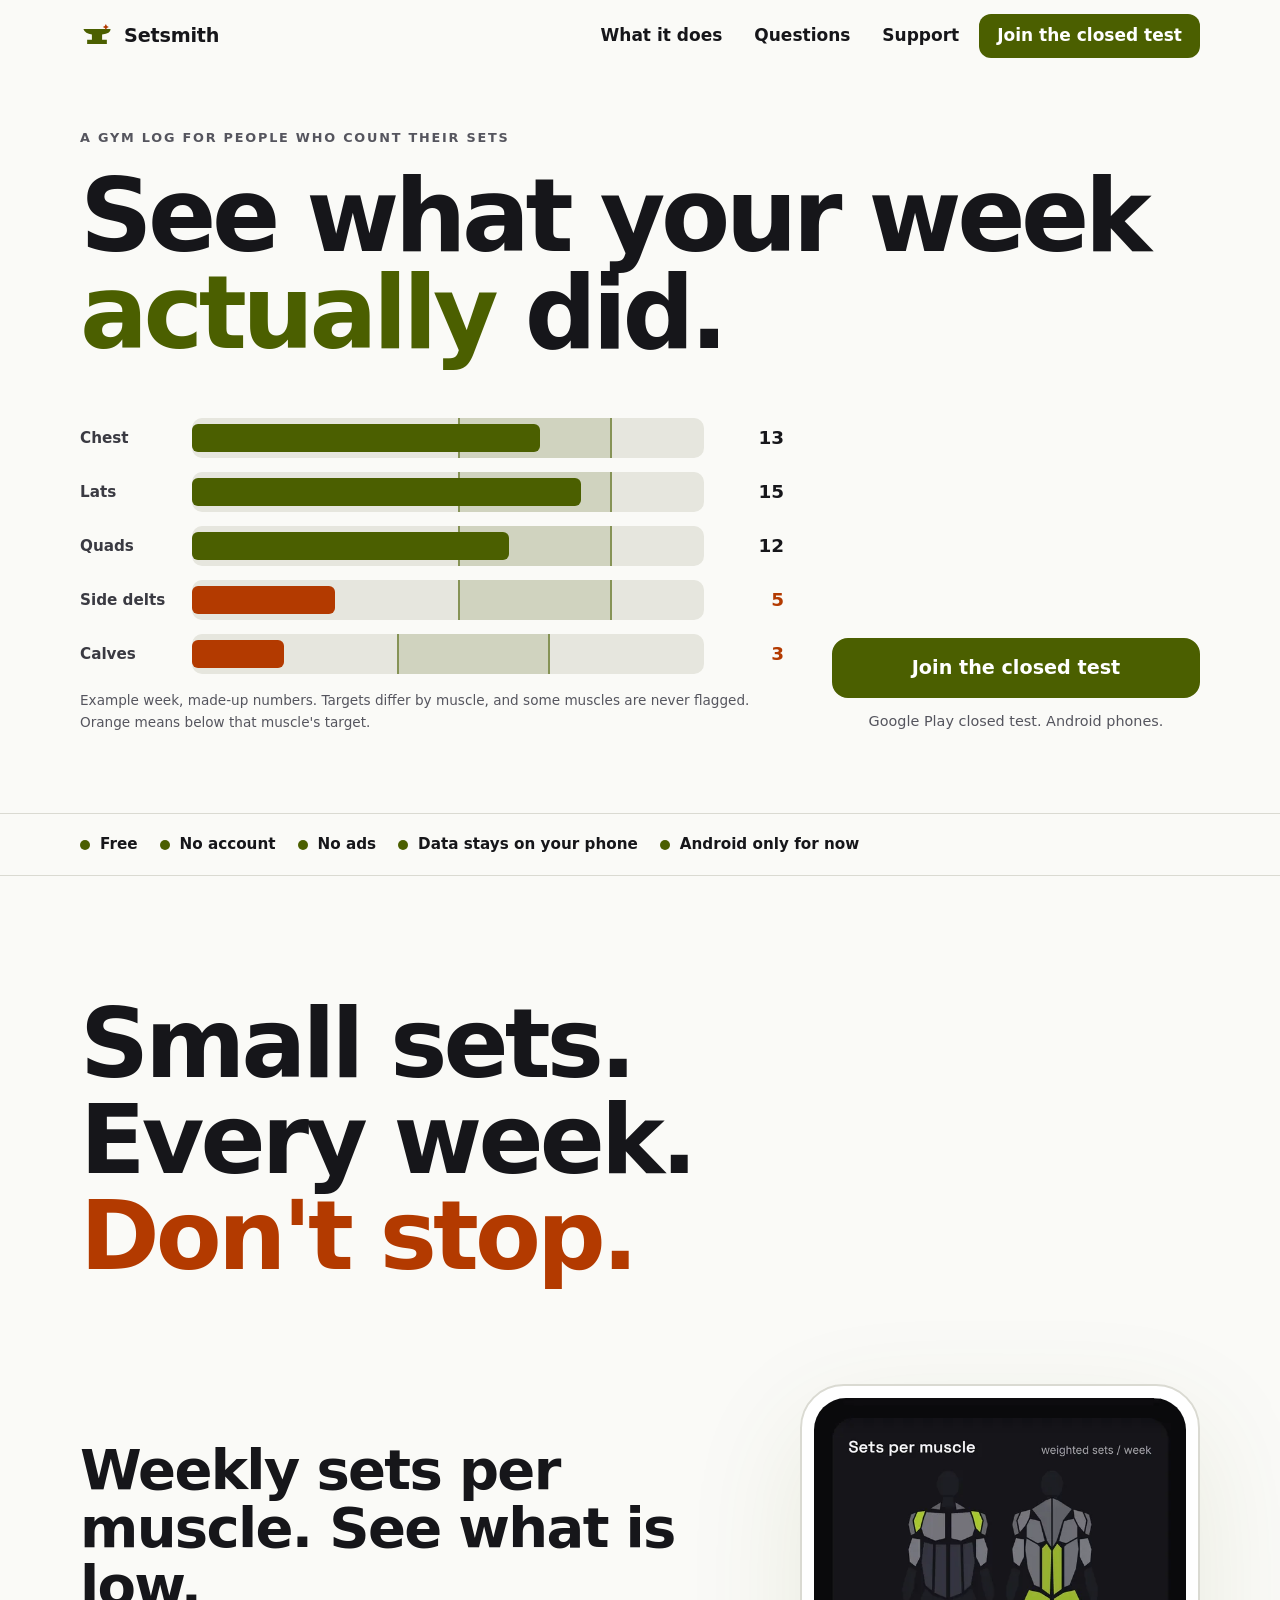
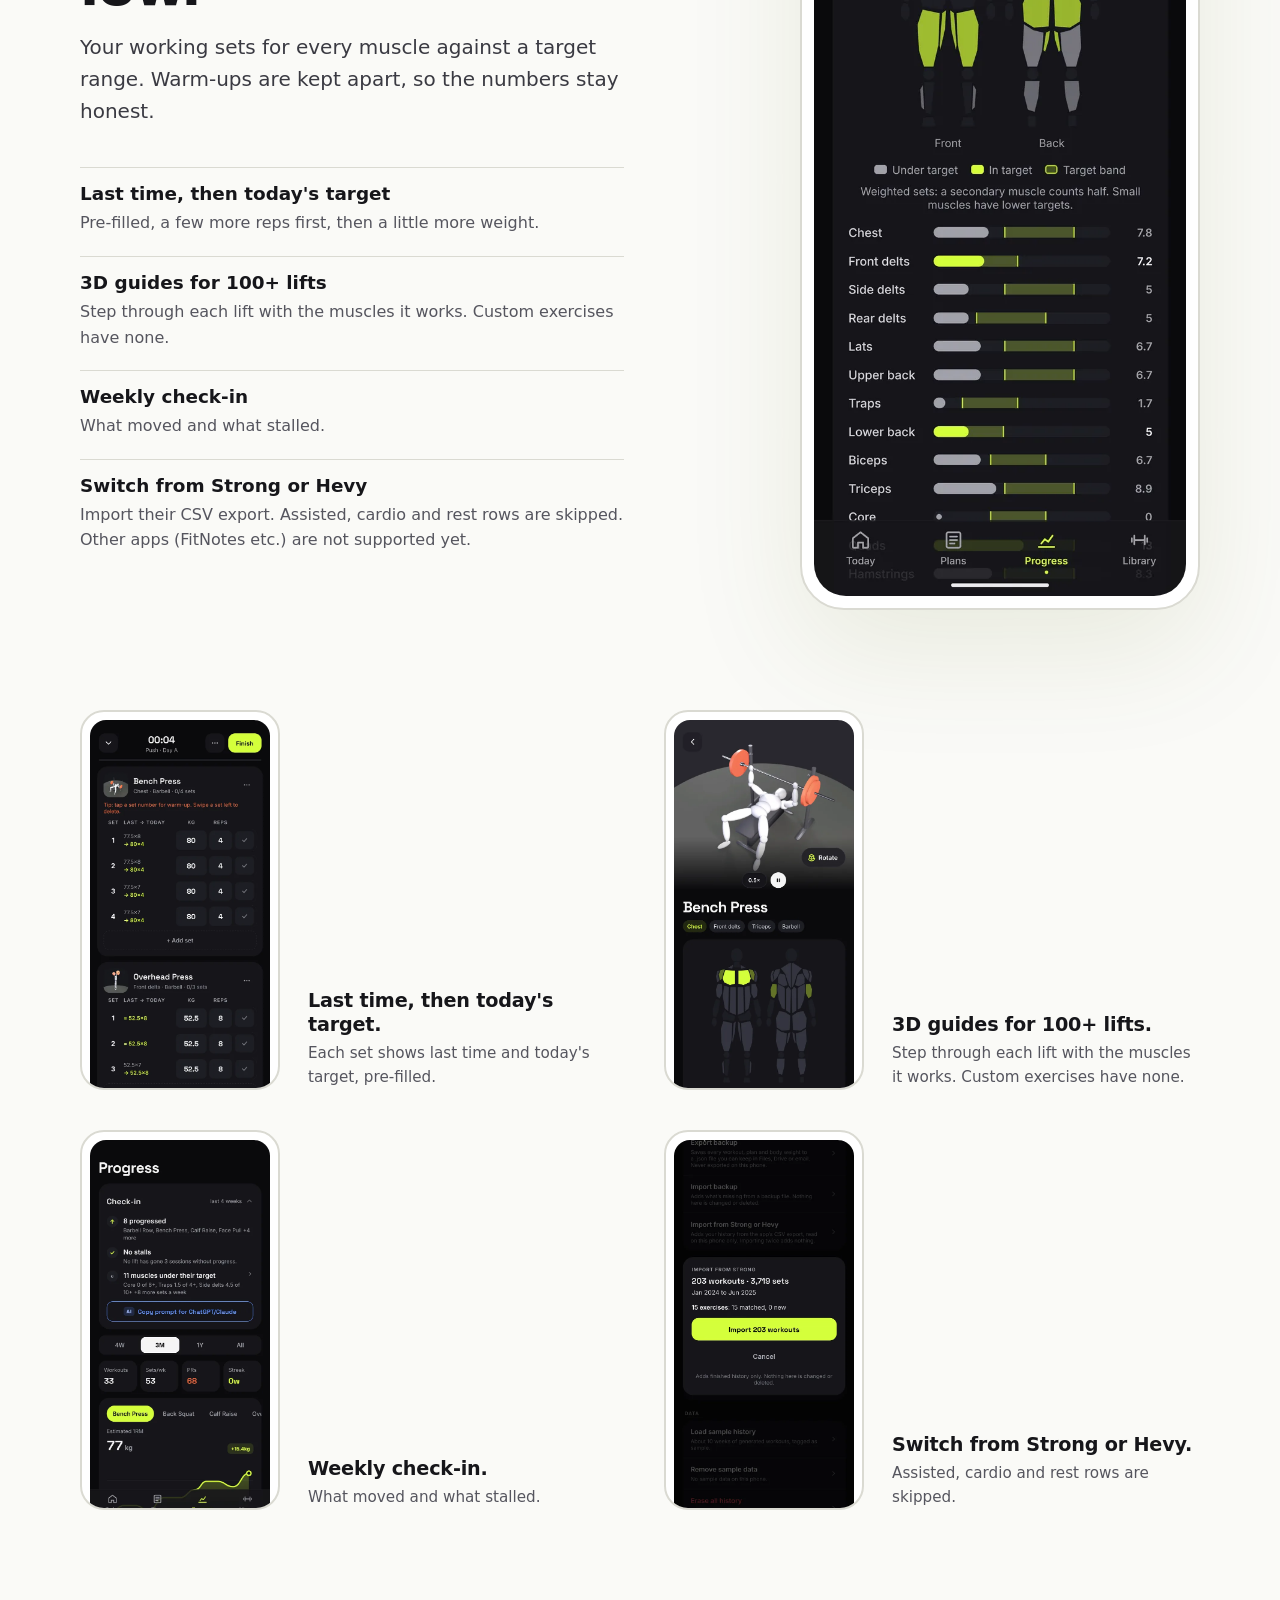
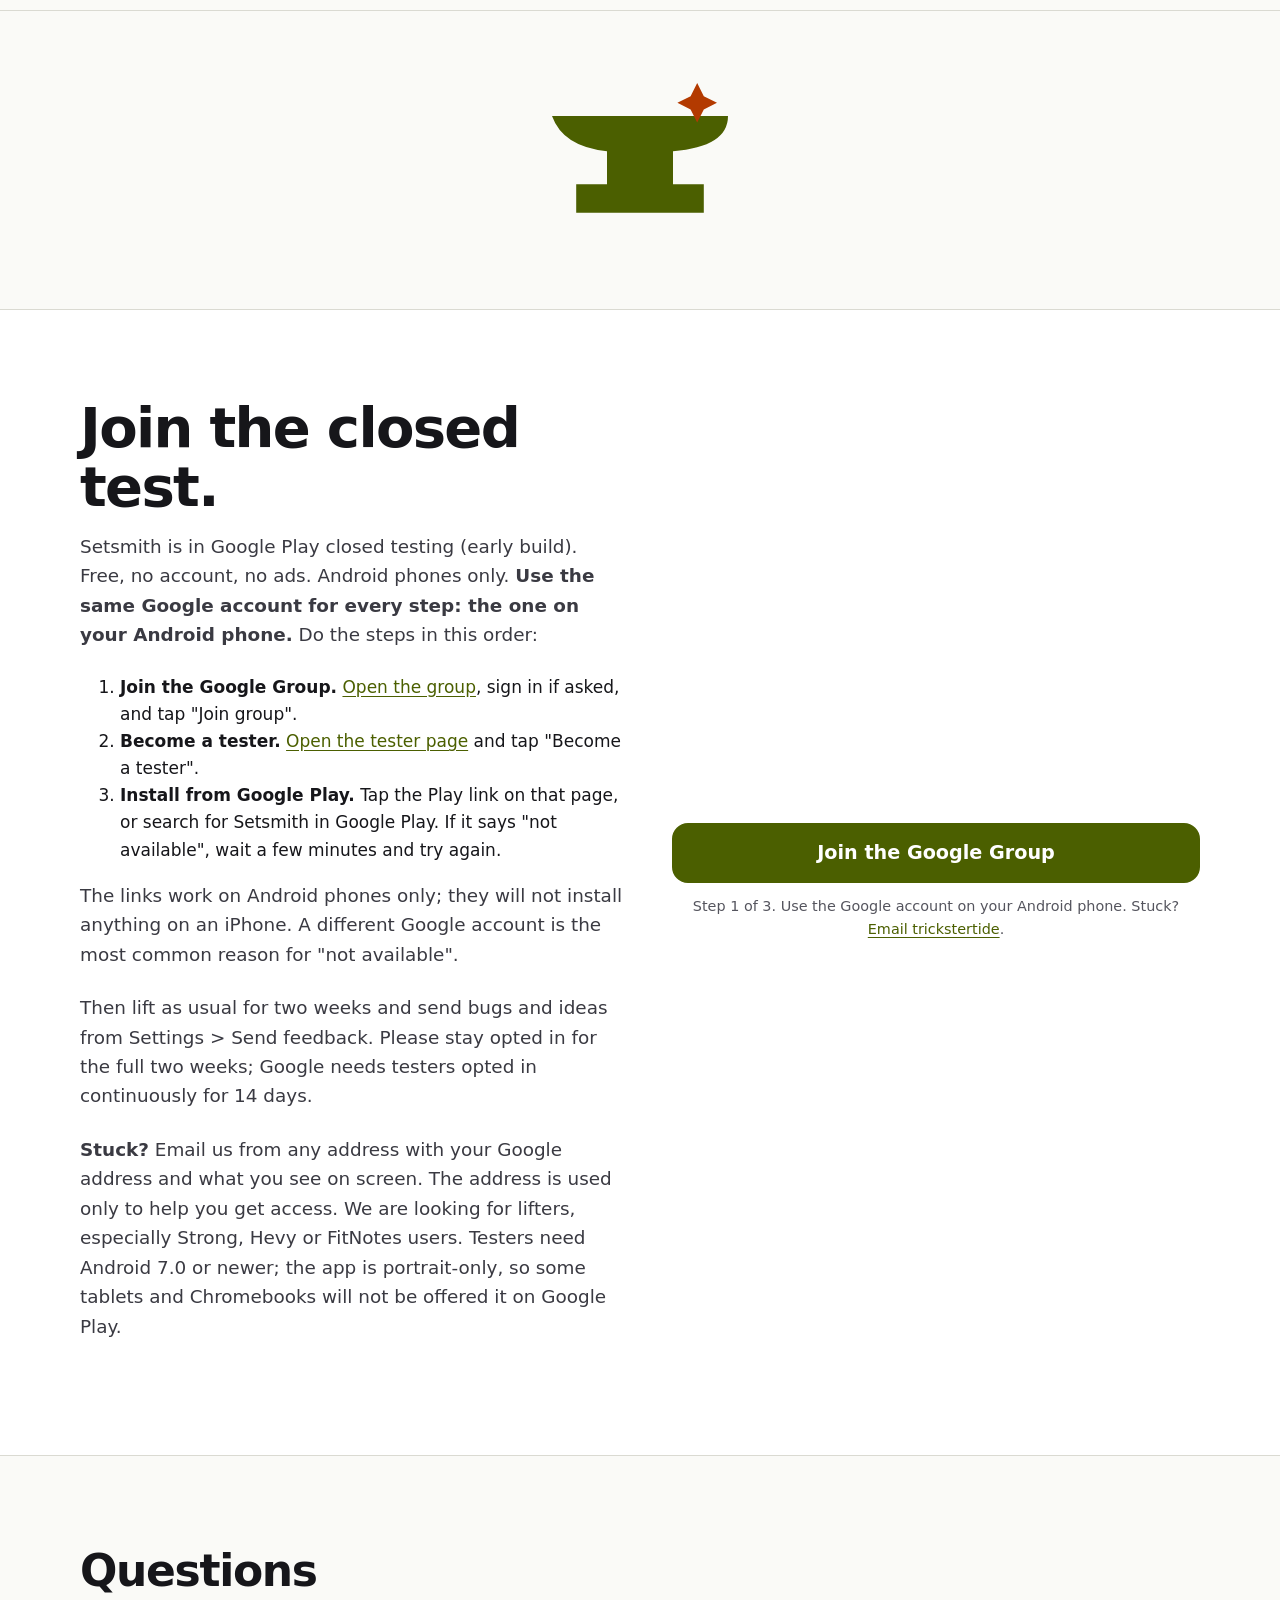
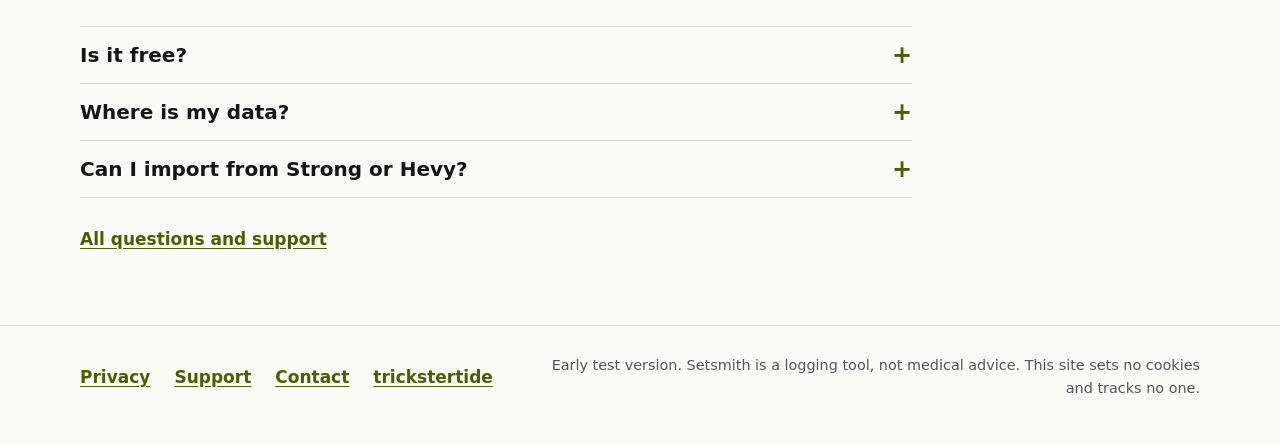
==== commit 896d5b47: "Join section: self-serve Google Group + tester link Co-Authored-By: Claude Sonnet 5.5 <noreply@anthr" ====
--- a/setsmith/index.html
+++ b/setsmith/index.html
@@ -4,7 +4,7 @@
 <meta charset="utf-8">
 <meta name="viewport" content="width=device-width, initial-scale=1">
 <title>Setsmith: Free Gym Log, Weekly Sets per Muscle</title>
-<meta name="description" content="Free Android gym log with weekly sets per muscle, pre-filled targets and 3D guides. No account, no ads. Closed test, invite by email.">
+<meta name="description" content="Free Android gym log with weekly sets per muscle, pre-filled targets and 3D guides. No account, no ads. Closed test, join in 3 steps.">
 <meta name="color-scheme" content="dark light">
 <link rel="canonical" href="https://trickstertide.github.io/setsmith/">
 <meta property="og:type" content="website">
@@ -34,7 +34,7 @@
 <li><a class="nav-opt" href="#progress">What it does</a></li>
 <li><a class="nav-opt" href="#faq">Questions</a></li>
 <li><a class="nav-opt" href="/setsmith/support/">Support</a></li>
-<li><a class="nav-cta" href="#join">Request an invite</a></li>
+<li><a class="nav-cta" href="#join">Join the closed test</a></li>
 </ul></nav>
 </div></header>
 <main id="main">
@@ -54,7 +54,7 @@
 <p class="chart-note">Example week, made-up numbers. Targets differ by muscle, and some muscles are never flagged. Orange means below that muscle's target.</p>
 </div>
 <div class="cta">
-<a class="btn primary big" href="#join">Request an invite</a>
+<a class="btn primary big" href="#join">Join the closed test</a>
 <p>Google Play closed test. Android phones.</p>
 </div>
 </div>
@@ -92,20 +92,19 @@
 <section id="join" class="join" aria-labelledby="join-h"><div id="closed-test"></div><div class="wrap">
 <div class="copy">
 <h2 id="join-h">Join the closed test.</h2>
-<p>Setsmith is in Google Play closed testing (early build). The public join link is not ready yet, so ask for an invite by email.</p>
-<details class="how"><summary>How it works</summary><div>
+<p>Setsmith is in Google Play closed testing (early build). Free, no account, no ads. Android phones only. <strong>Use the same Google account for every step: the one on your Android phone.</strong> Do the steps in this order:</p>
 <ol>
-<li>Email us from the Google account your Android phone uses.</li>
-<li>We add your address to the test and send you a link. Open it on your phone, accept, install from Play.</li>
-<li>Lift as you normally do for a couple of weeks, send bugs and ideas from Settings &gt; Send feedback.</li>
+<li><strong>Join the Google Group.</strong> <a href="https://groups.google.com/g/setsmith---internal-testing">Open the group</a>, sign in if asked, and tap "Join group".</li>
+<li><strong>Become a tester.</strong> <a href="https://play.google.com/apps/testing/com.trickstertide.gymlog">Open the tester page</a> and tap "Become a tester".</li>
+<li><strong>Install from Google Play.</strong> Tap the Play link on that page, or search for Setsmith in Google Play. If it says "not available", wait a few minutes and try again.</li>
 </ol>
-<p class="fine">Put in the email: the Gmail/Google address Play uses, phone model, the app you use now, lifts per week. We use it only to send the invite. Testers need an Android phone on Android 7.0 or newer; we are looking for lifters, especially Strong, Hevy or FitNotes users.</p>
-<p class="fine">The app is portrait-only, so some tablets and Chromebooks will not be offered it on Google Play. iPhone: not yet.</p>
-</div></details>
+<p class="fine">The links work on Android phones only; they will not install anything on an iPhone. A different Google account is the most common reason for "not available".</p>
+<p class="fine">Then lift as usual for two weeks and send bugs and ideas from Settings &gt; Send feedback. Please stay opted in for the full two weeks; Google needs testers opted in continuously for 14 days.</p>
+<p class="fine"><strong>Stuck?</strong> Email us from any address with your Google address and what you see on screen. The address is used only to help you get access. We are looking for lifters, especially Strong, Hevy or FitNotes users. Testers need Android 7.0 or newer; the app is portrait-only, so some tablets and Chromebooks will not be offered it on Google Play.</p>
 </div>
 <div class="act">
-<a class="btn primary big" href="mailto:trickstertide@gmail.com?subject=Setsmith%20test%20invite&amp;body=Gmail%20address%20for%20Google%20Play%3A%0AAndroid%20phone%20model%3A%0AApp%20I%20use%20now%20%28Strong%2C%20Hevy%2C%20FitNotes%2C%20other%29%3A%0ATimes%20I%20lift%20per%20week%3A%0A">Request an invite</a>
-<p>We use your address only to send the invite. Tip: use the Google account you use on Play.</p>
+<a class="btn primary big" href="https://groups.google.com/g/setsmith---internal-testing">Join the Google Group</a>
+<p>Step 1 of 3. Use the Google account on your Android phone. Stuck? <a href="mailto:trickstertide@gmail.com?subject=Setsmith%20test%20help&amp;body=Gmail%20address%20for%20Google%20Play%3A%0AAndroid%20phone%20model%3A%0AWhat%20I%20see%20on%20screen%3A%0A">Email trickstertide</a>.</p>
 </div>
 </div></section>
 
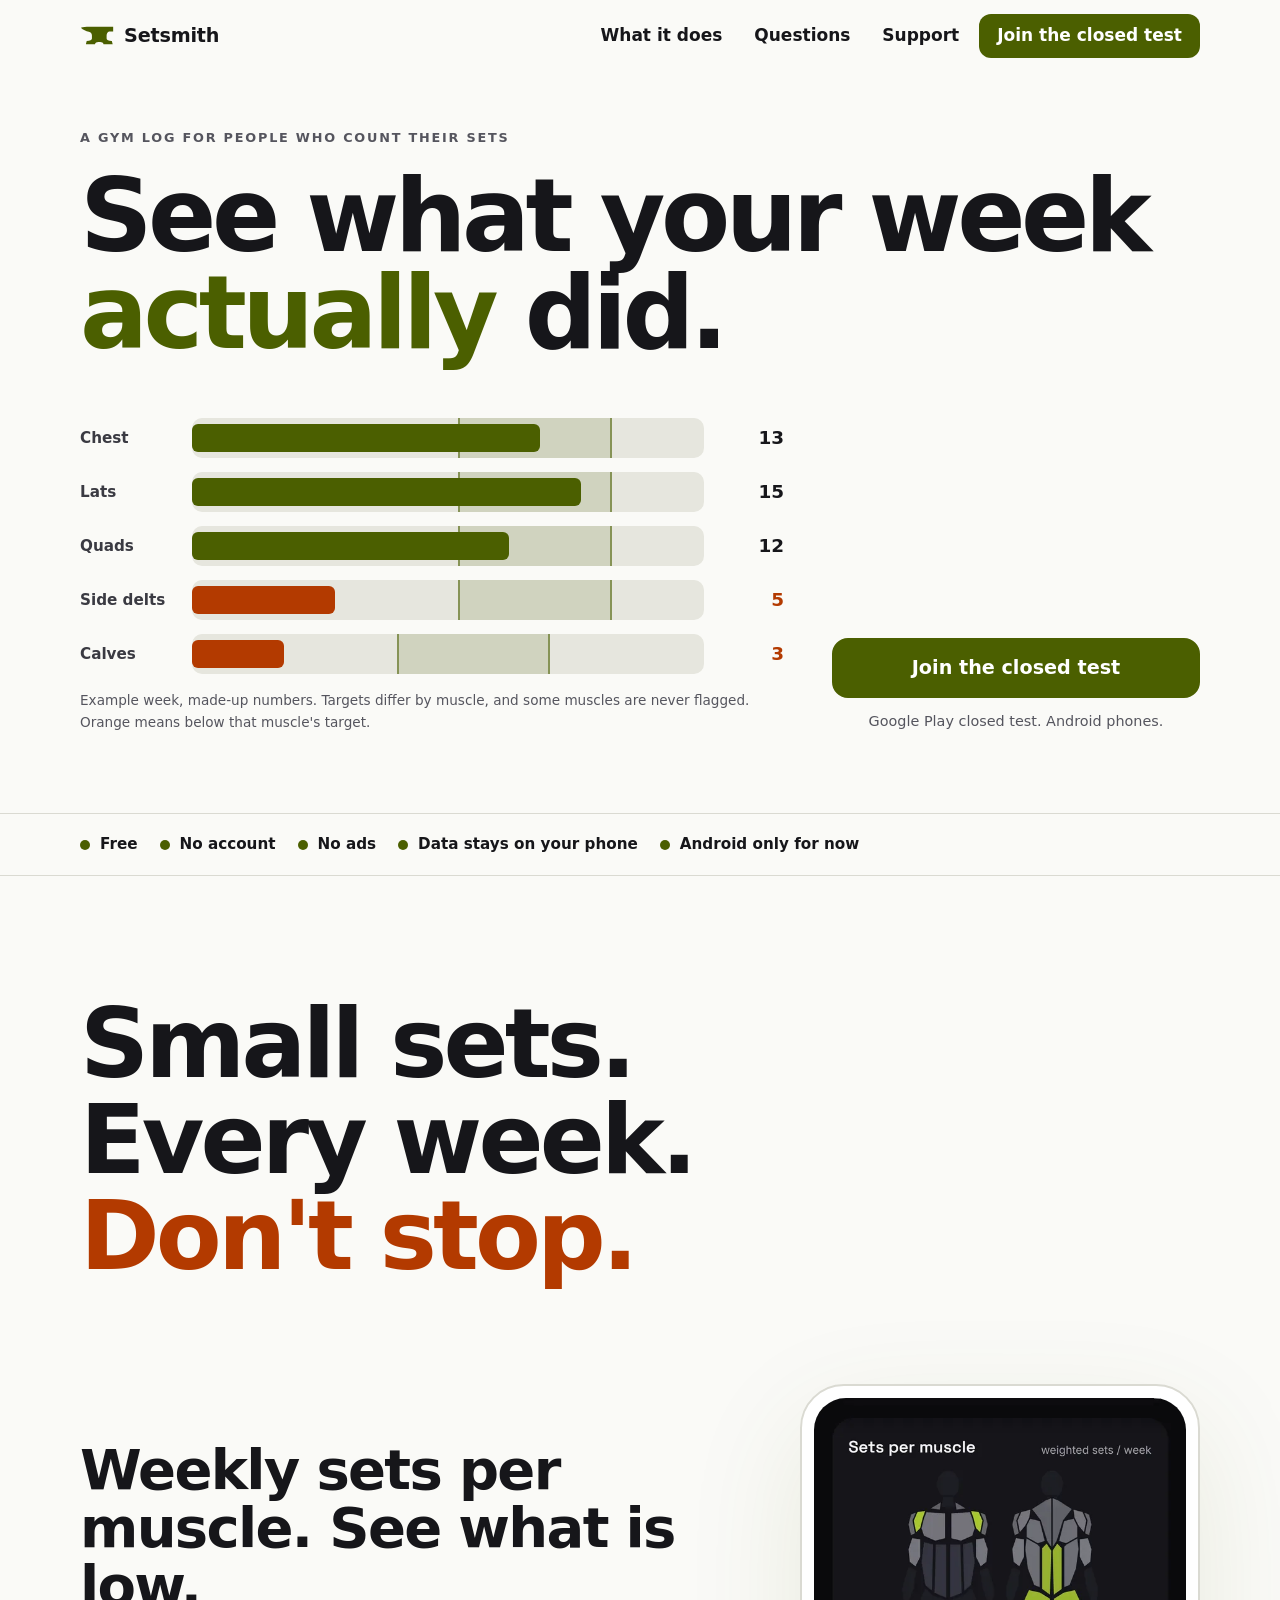
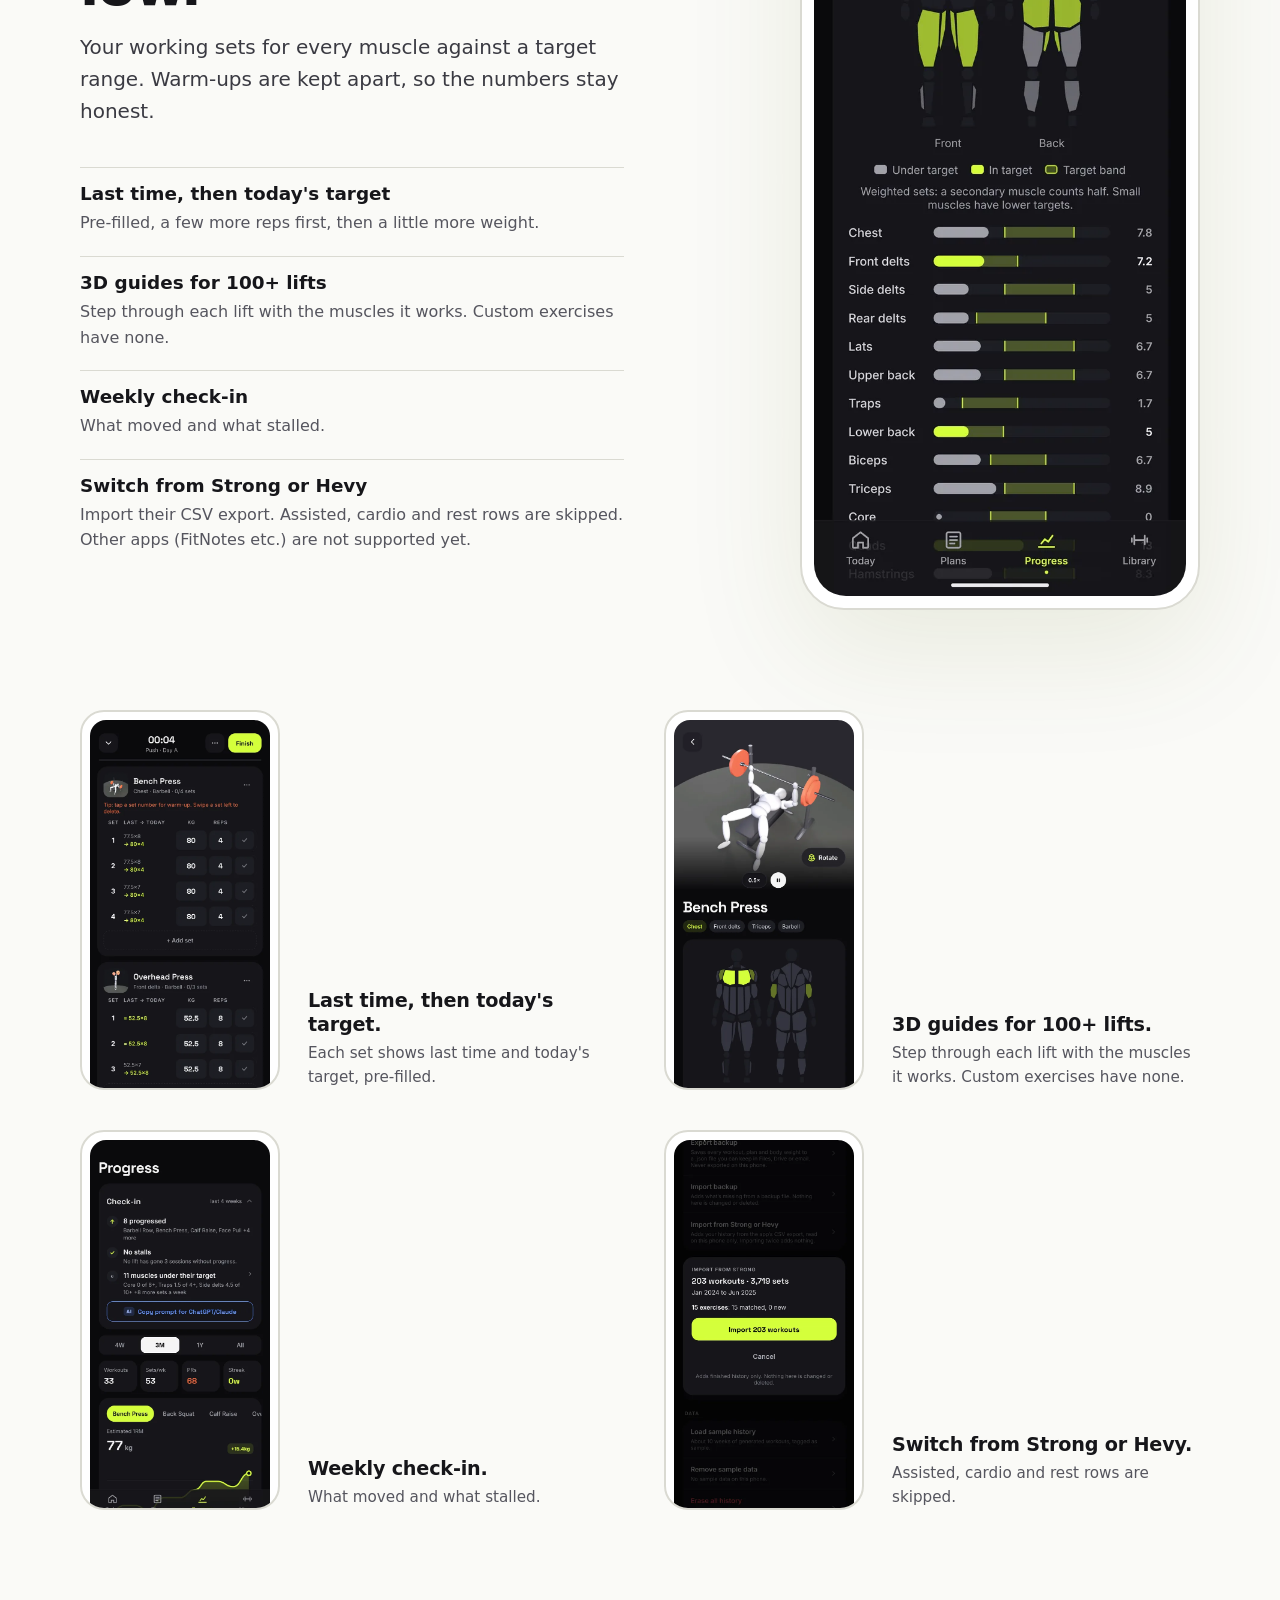
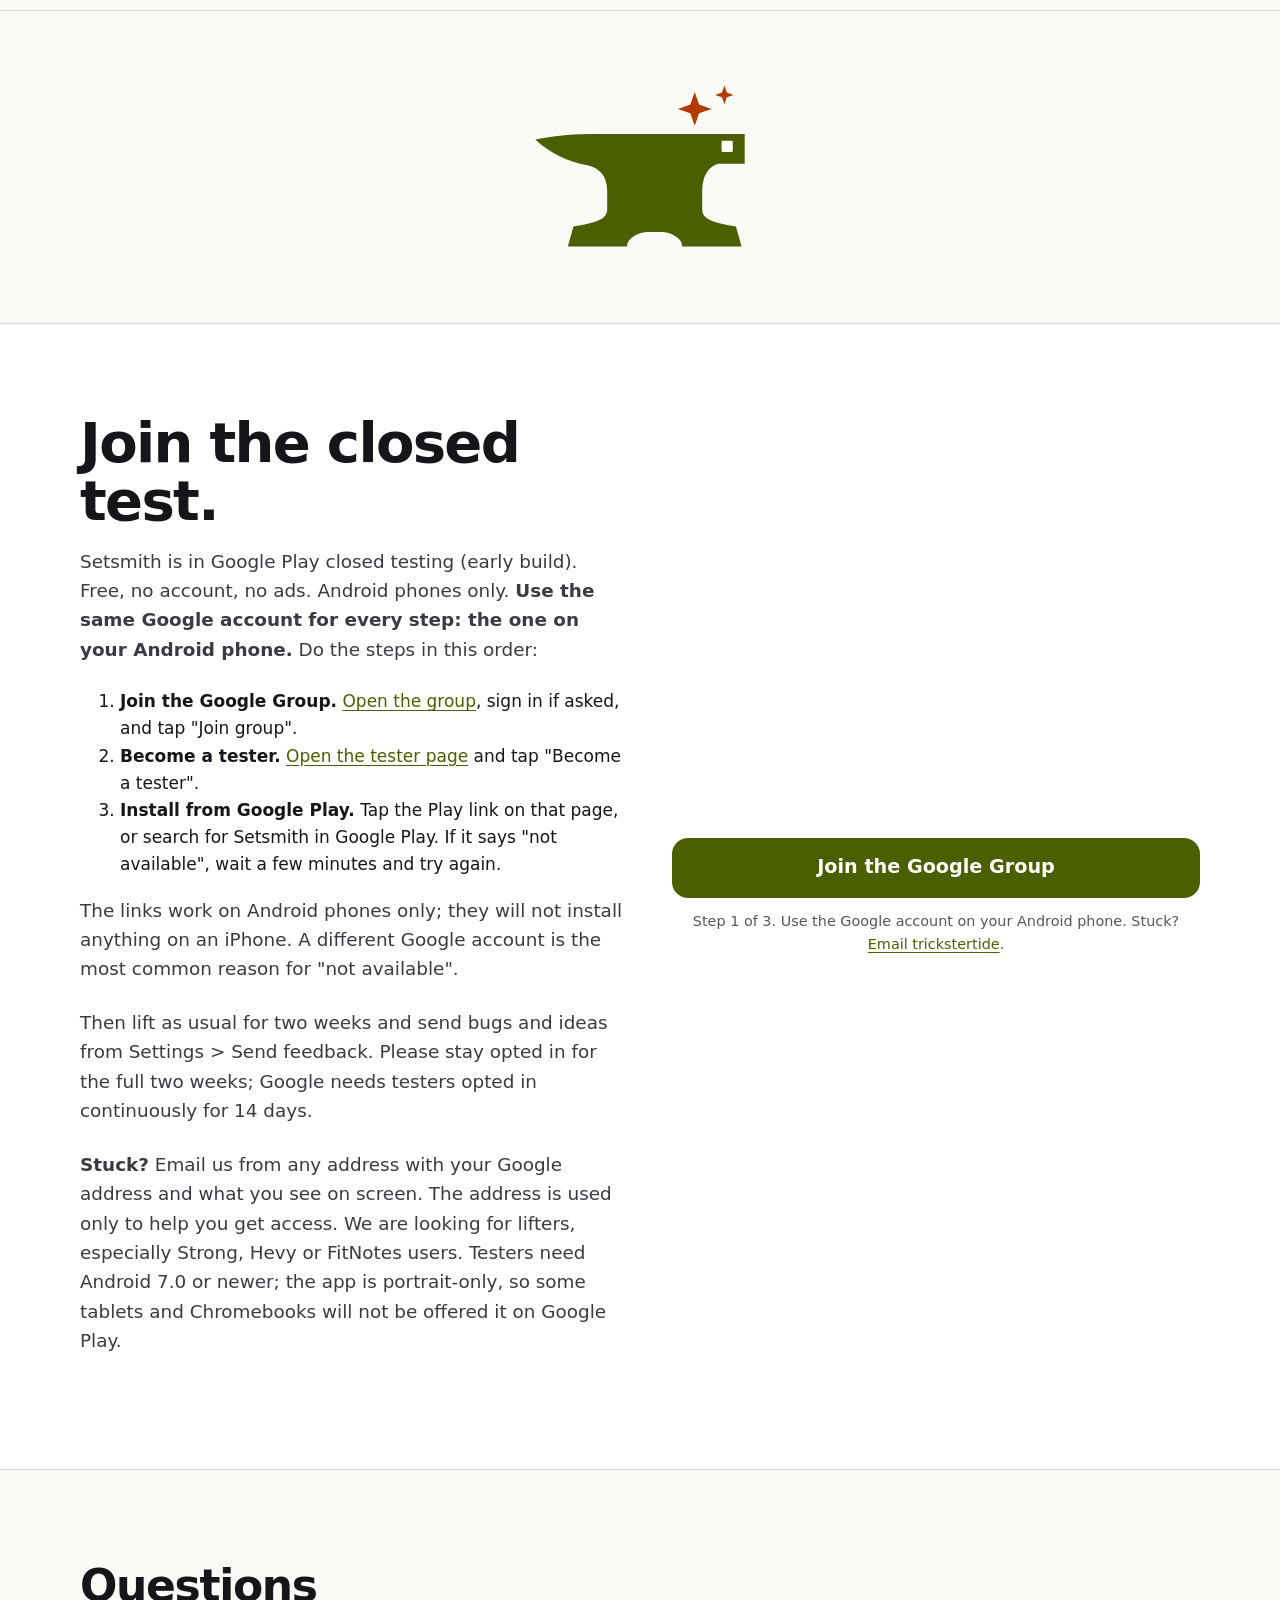
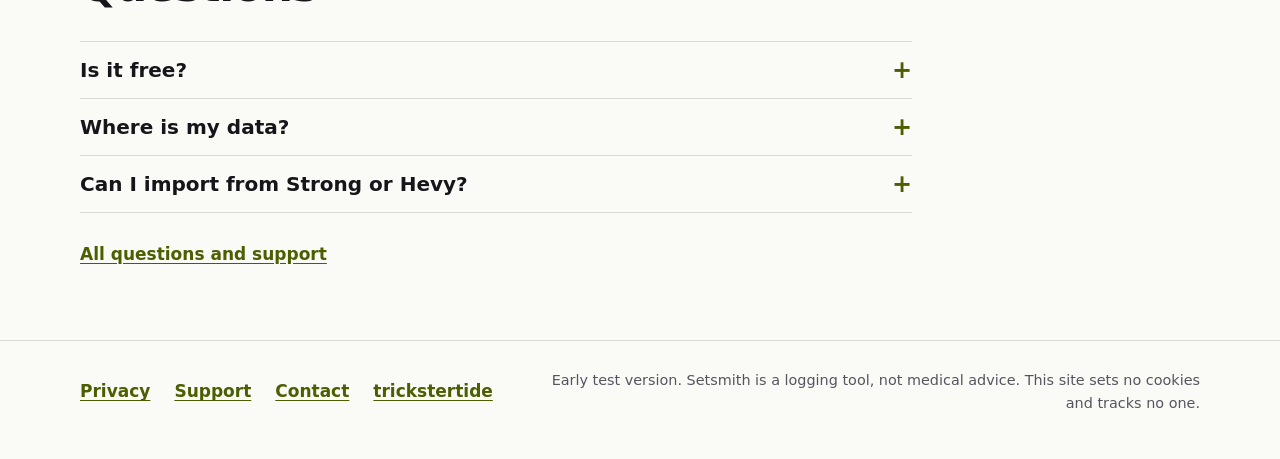
==== commit ff2f4c1d: "Use the new side-view anvil icon Co-Authored-By: Claude Sonnet 5.5 <noreply@anthropic.com>" ====
--- a/setsmith/index.html
+++ b/setsmith/index.html
@@ -29,7 +29,7 @@
 <body>
 <a class="skip" href="#main">Skip to content</a>
 <header class="site"><div class="wrap">
-<a class="brand" href="/setsmith/"><svg class="anvil" viewBox="0 0 200 140" aria-hidden="true" focusable="false" xmlns="http://www.w3.org/2000/svg"><path class="a" d="M20 30 L180 30 Q180 58 130 62 L130 92 L158 92 L158 118 L42 118 L42 92 L70 92 L70 62 Q30 58 20 30 Z"/><path class="s" d="M152 0 L158 12 L170 18 L158 24 L152 36 L146 24 L134 18 L146 12 Z"/></svg><span>Setsmith</span></a>
+<a class="brand" href="/setsmith/"><svg class="anvil" viewBox="113 313 704 394" aria-hidden="true" focusable="false" xmlns="http://www.w3.org/2000/svg"><path class="a" d="M300 330 L800 330 L800 425 L716 425 C684 432 664 466 664 512 L664 572 C664 604 704 616 772 626 L790 690 L600 690 C600 662 562 644 532 644 L492 644 C462 644 424 662 424 690 L234 690 L252 626 C320 616 360 604 360 572 L360 512 C360 466 336 438 296 430 C236 420 176 392 130 348 C176 338 238 331 300 330 Z" stroke-width="18" stroke-linejoin="round"/></svg><span>Setsmith</span></a>
 <nav aria-label="Main"><ul>
 <li><a class="nav-opt" href="#progress">What it does</a></li>
 <li><a class="nav-opt" href="#faq">Questions</a></li>
@@ -87,7 +87,7 @@
 <li><figure><div class="crop"><img src="/assets/app-import.webp" width="600" height="1287" alt="Import screen for a Strong or Hevy CSV export" loading="lazy" decoding="async"></div><figcaption><strong>Switch from Strong or Hevy.</strong><span>Assisted, cardio and rest rows are skipped.</span></figcaption></figure></li>
 </ul></section>
 
-<div class="flourish" aria-hidden="true"><svg class="anvil" viewBox="0 0 200 140" aria-hidden="true" focusable="false" xmlns="http://www.w3.org/2000/svg"><path class="a" d="M20 30 L180 30 Q180 58 130 62 L130 92 L158 92 L158 118 L42 118 L42 92 L70 92 L70 62 Q30 58 20 30 Z"/><path class="s" d="M152 0 L158 12 L170 18 L158 24 L152 36 L146 24 L134 18 L146 12 Z"/></svg></div>
+<div class="flourish" aria-hidden="true"><svg class="anvil" viewBox="113 167 704 540" aria-hidden="true" focusable="false" xmlns="http://www.w3.org/2000/svg"><defs><mask id="fh" maskUnits="userSpaceOnUse" x="100" y="150" width="740" height="580"><rect x="100" y="150" width="740" height="580" fill="#fff"/><rect x="726" y="352" width="36" height="36" rx="4" fill="#000"/></mask></defs><path class="a" d="M300 330 L800 330 L800 425 L716 425 C684 432 664 466 664 512 L664 572 C664 604 704 616 772 626 L790 690 L600 690 C600 662 562 644 532 644 L492 644 C462 644 424 662 424 690 L234 690 L252 626 C320 616 360 604 360 572 L360 512 C360 466 336 438 296 430 C236 420 176 392 130 348 C176 338 238 331 300 330 Z" stroke-width="18" stroke-linejoin="round" mask="url(#fh)"/><path class="s" d="M0 -54 L14.04 -14.04 L54 0 L14.04 14.04 L0 54 L-14.04 14.04 L-54 0 L-14.04 -14.04 Z" transform="translate(640 250)"/><path class="s" d="M0 -54 L14.04 -14.04 L54 0 L14.04 14.04 L0 54 L-14.04 14.04 L-54 0 L-14.04 -14.04 Z" transform="translate(735 205) scale(.55)"/></svg></div>
 
 <section id="join" class="join" aria-labelledby="join-h"><div id="closed-test"></div><div class="wrap">
 <div class="copy">
